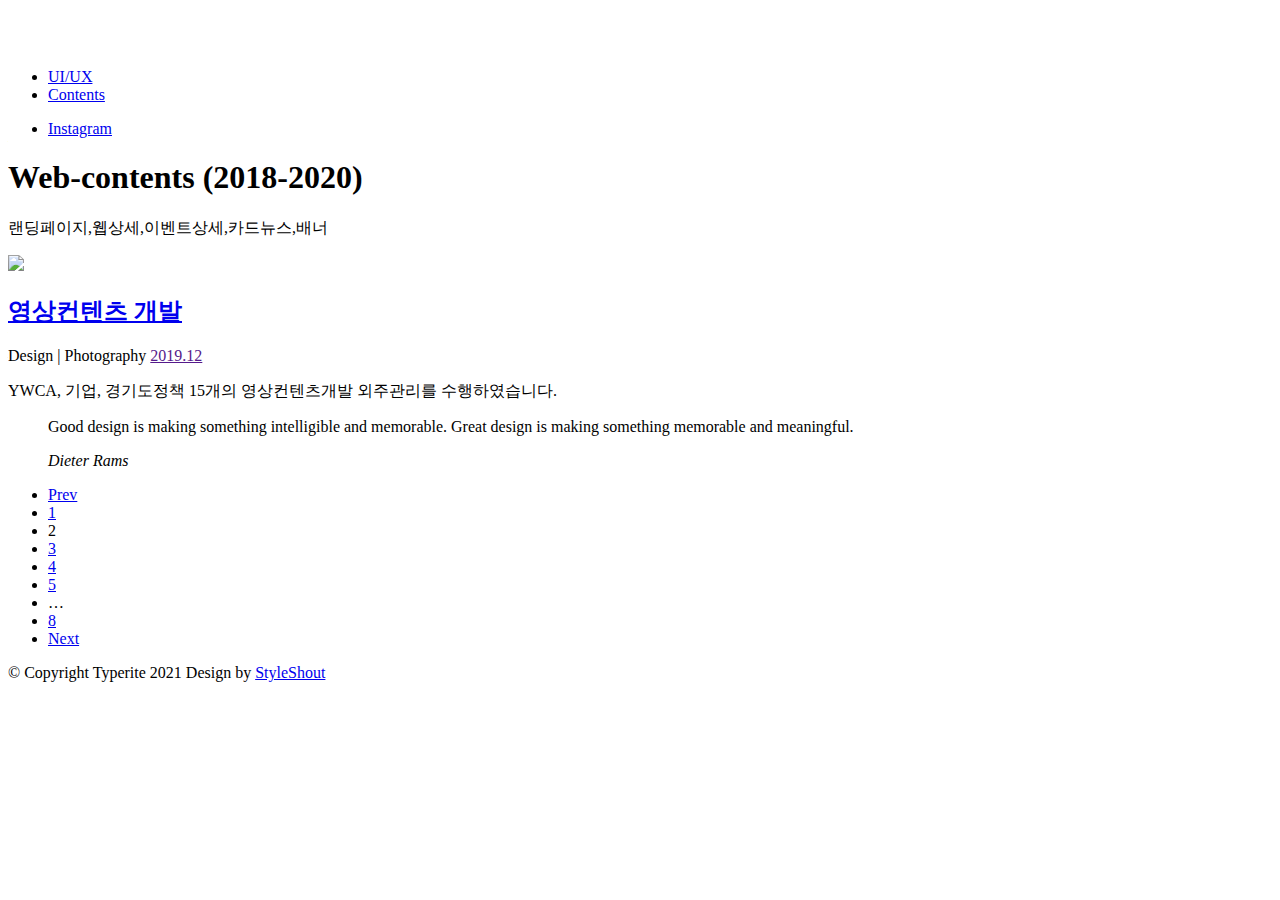
==== yoonproject2/page-contents.html @ f3fcdb11 "Add files via upload" ====
<!DOCTYPE html>
<html class="no-js" lang="ko">
<head>

    <!--- basic page needs
    ================================================== -->
    <meta charset="utf-8">
    <title>Categories - category-web-contents</title>
    <meta name="description" content="yoonproject">
    <meta name="author" content="yoonproject">

    <!-- mobile specific metas
    ================================================== -->
    <meta name="viewport" content="width=device-width, initial-scale=1">

    <!-- CSS
    ================================================== -->
    <link rel="stylesheet" href="css/base.css">
    <link rel="stylesheet" href="css/vendor.css">
    <link rel="stylesheet" href="css/main.css">

    <!-- script
    ================================================== -->
    <script src="js/modernizr.js"></script>

    <!-- favicons
    ================================================== -->
    <link rel="apple-touch-icon" sizes="180x180" href="apple-touch-icon.png">
    <link rel="icon" type="image/png" sizes="32x32" href="favicon-32x32.png">
    <link rel="icon" type="image/png" sizes="16x16" href="favicon-16x16.png">
    <link rel="manifest" href="site.webmanifest">

</head>

<body>

    <!-- preloader
    ================================================== -->
    <div id="preloader">
        <div id="loader" class="dots-fade">
            <div></div>
            <div></div>
            <div></div>
        </div>
    </div>

    <div id="top" class="s-wrap site-wrapper">

        <!-- site header
        ================================================== -->
        <header class="s-header">

            <div class="header__top">
                <div class="header__logo">
                    <a class="site-logo" href="../index.html">
                        <img src="../assets/logoheizenbug.svg" alt="main">
                    </a>
                </div>

 <!-- -->
            </div> <!-- end header__top -->

            <nav class="header__nav-wrap">

                <ul class="header__nav">
                    <li class="current"><a href="./project.html" title="">UI/UX</a></li>
                    <li class="current"><a href="page-contents.html" title="">Contents</a></li>                  
                </ul> <!-- end header__nav -->

                <ul class="header__social">
                    <li class="ss-instagram">
                        <a href="https://www.instagram.com/junghwa4688/">
                            <span class="screen-reader-text">Instagram</span>
                        </a>
                    </li>
                </ul>
            </nav> <!-- end header__nav-wrap -->

        </header> <!-- end s-header -->

        <div class="s-content">

            <header class="listing-header">
                <h1 class="h2">Web-contents (2018-2020)</h1>
                <p>랜딩페이지,웹상세,이벤트상세,카드뉴스,배너</p>
            </header>
            
            <div class="masonry-wrap">
                <div class="masonry">

                    <div class="grid-sizer"></div>    
                    <article class="masonry__brick entry format-standard animate-this">
                            
                        <div class="entry__thumb">
                            <a href="single_13b.html" class="entry__thumb-link">
                                <img src="assets/images/13b/13bthumb.png" >
                                <!--
                                        srcset="images/thumbs/masonry/woodcraft-600.jpg 1x, images/thumbs/masonry/woodcraft-1200.jpg 2x" alt="">-->
                            </a>
                        </div>
        
                        <div class="entry__text">
                            <div class="entry__header">
    
                                <h2 class="entry__title"><a href="single_13b.html">영상컨텐츠 개발</a></h2>
                                <div class="entry__meta">
                                    <span class="entry__meta-cat">
                                        Design | Photography 
                                    </span>
                                    <span class="entry__meta-date">
                                        <a href="">2019.12</a>
                                    </span>
                                </div>
                                
                            </div>
                            <div class="entry__excerpt">
                                <p>YWCA, 기업, 경기도정책 15개의 영상컨텐츠개발 외주관리를 수행하였습니다.
                                </p>
                            </div>
                        </div>
        
                    </article> <!-- end article -->
    
                    <article class="masonry__brick entry format-quote animate-this">
                            
                        <div class="entry__thumb">
                            <blockquote>
                                <p>Good design is making something intelligible and memorable. Great design is making something memorable and meaningful.</p>
    
                                <cite>Dieter Rams</cite>
                            </blockquote>
                        </div>   
        
                    </article> <!-- end article -->
    
                </div> <!-- end masonry -->

            </div> <!-- end masonry-wrap -->

            <div class="row">
                <div class="column large-full">
                    <nav class="pgn">
                        <ul>
                            <li><a class="pgn__prev" href="#0">Prev</a></li>
                            <li><a class="pgn__num" href="#0">1</a></li>
                            <li><span class="pgn__num current">2</span></li>
                            <li><a class="pgn__num" href="#0">3</a></li>
                            <li><a class="pgn__num" href="#0">4</a></li>
                            <li><a class="pgn__num" href="#0">5</a></li>
                            <li><span class="pgn__num dots">…</span></li>
                            <li><a class="pgn__num" href="#0">8</a></li>
                            <li><a class="pgn__next" href="#0">Next</a></li>
                        </ul>
                    </nav>
                </div>
            </div>

        </div> <!-- end s-content -->


        <!-- footer
        ================================================== -->
        <footer class="s-footer">
            <div class="row">
                <div class="column large-full footer__content">
                    <div class="footer__copyright">
                        <span>© Copyright Typerite 2021</span> 
                        <span>Design by <a href="https://www.styleshout.com/">StyleShout</a></span>
                    </div>
                </div>
            </div>

            <div class="go-top">
                <a class="smoothscroll" title="Back to Top" href="#top"></a>
            </div>
        </footer>

    </div> <!-- end s-wrap -->


    <!-- Java Script
    ================================================== -->
    <script src="js/jquery-3.2.1.min.js"></script>
    <script src="js/plugins.js"></script>
    <script src="js/main.js"></script>

</body>
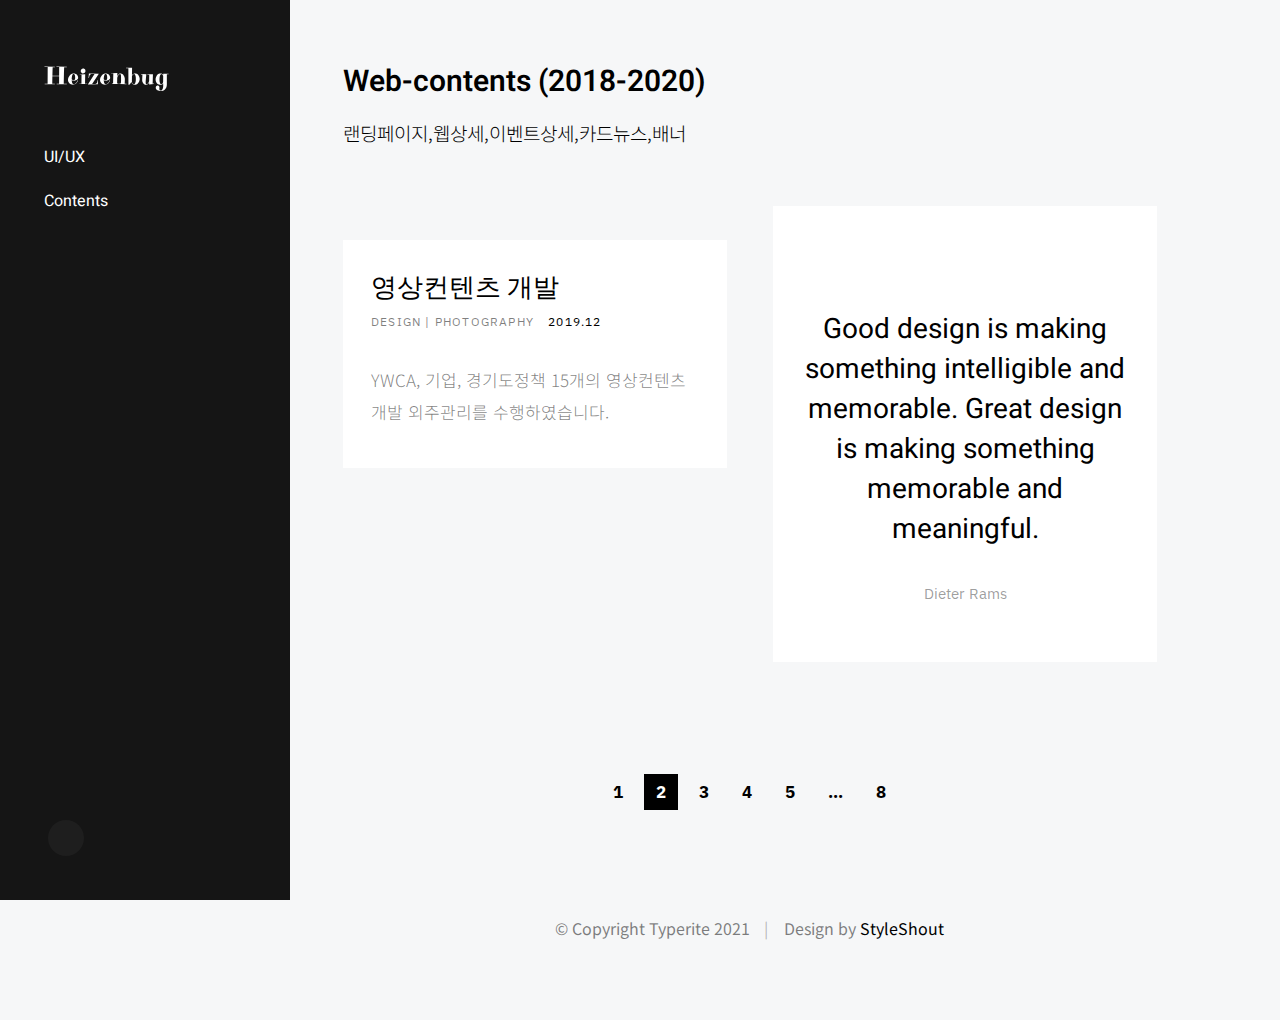
==== commit 6769f0a9: "Update page-contents.html" ====
--- a/yoonproject2/page-contents.html
+++ b/yoonproject2/page-contents.html
@@ -93,9 +93,7 @@
                             
                         <div class="entry__thumb">
                             <a href="single_13b.html" class="entry__thumb-link">
-                                <img src="assets/images/13b/13bthumb.png" >
-                                <!--
-                                        srcset="images/thumbs/masonry/woodcraft-600.jpg 1x, images/thumbs/masonry/woodcraft-1200.jpg 2x" alt="">-->
+                                <img src="assets/images/13bthumb.png" alt="">
                             </a>
                         </div>
         
@@ -184,4 +182,4 @@
     <script src="js/plugins.js"></script>
     <script src="js/main.js"></script>
 
-</body>+</body>
--- a/yoonproject2/css/base.css
+++ b/yoonproject2/css/base.css
@@ -0,0 +1,1301 @@
+/* =================================================================== 
+ *
+ *  Typewrite Base Stylesheet
+ *  Template Ver. 1.0.0
+ *  05-17-2019
+ *  ------------------------------------------------------------------
+ *
+ *  TOC:
+ *  # imports
+ *  # normalize 
+ *  # basic/base setup styles 
+ *  # Grid v2.0.1
+ *  # block grids
+ *  # MISC
+ *
+ * =================================================================== */
+
+
+
+/* ===================================================================
+ * # imports 
+ *
+ * ------------------------------------------------------------------- */
+@import url("https://fonts.googleapis.com/css?family=Heebo:300,400,500,600,700|Lora:400,400i,700,700i|IBM+Plex+Sans:300,400,400i,600,700,900");
+@import url('https://fonts.googleapis.com/css2?family=Noto+Sans+KR:wght@100;300;400;500;700;900&display=swap');
+
+/* ==========================================================================
+ * # normalize
+ * normalize.css v8.0.1 | MIT License |
+ * github.com/necolas/normalize.css
+ *
+ * -------------------------------------------------------------------------- */
+
+/* ------------------------------------------------------------------- 
+ * ## document
+ * ------------------------------------------------------------------- */
+
+/* 1. Correct the line height in all browsers.
+ * 2. Prevent adjustments of font size after orientation changes in iOS.*/
+html {
+  line-height: 1.15;  /* 1 */
+  -webkit-text-size-adjust: 100%;  /* 2 */
+}
+
+/* ------------------------------------------------------------------- 
+ * ## sections
+ * ------------------------------------------------------------------- */
+
+/* Remove the margin in all browsers. */
+body {
+  margin: 0;
+}
+
+/* Render the `main` element consistently in IE. */
+main {
+  display: block;
+}
+
+/* Correct the font size and margin on `h1` elements within `section` and
+ * `article` contexts in Chrome, Firefox, and Safari. */
+h1 {
+  font-size: 2em;
+  margin: 0.67em 0;
+}
+
+/* ------------------------------------------------------------------- 
+ * ## grouping
+ * ------------------------------------------------------------------- */
+
+/* 1. Add the correct box sizing in Firefox.
+ * 2. Show the overflow in Edge and IE. */
+hr {
+  box-sizing: content-box;  /* 1 */
+  height: 0;  /* 1 */
+  overflow: visible;  /* 2 */
+}
+
+/* 1. Correct the inheritance and scaling of font size in all browsers.
+ * 2. Correct the odd `em` font sizing in all browsers. */
+pre {
+  font-family: monospace, monospace;  /* 1 */
+  font-size: 1em;  /* 2 */
+}
+
+/* ------------------------------------------------------------------- 
+ * ## text-level semantics
+ * ------------------------------------------------------------------- */
+
+/* Remove the gray background on active links in IE 10. */
+a {
+  background-color: transparent;
+}
+
+/* 1. Remove the bottom border in Chrome 57-
+ * 2. Add the correct text decoration in Chrome, Edge, IE, Opera, and Safari. */
+abbr[title] {
+  border-bottom: none;  /* 1 */
+  text-decoration: underline;  /* 2 */
+  text-decoration: underline dotted;  /* 2 */
+}
+
+/* Add the correct font weight in Chrome, Edge, and Safari. */
+b,
+strong {
+  font-weight: bolder;
+}
+
+/* 1. Correct the inheritance and scaling of font size in all browsers.
+ * 2. Correct the odd `em` font sizing in all browsers. */
+code,
+kbd,
+samp {
+  font-family: monospace, monospace;  /* 1 */
+  font-size: 1em;  /* 2 */
+}
+
+/* Add the correct font size in all browsers. */
+small {
+  font-size: 80%;
+}
+
+/* Prevent `sub` and `sup` elements from affecting the line height in
+ * all browsers. */
+sub,
+sup {
+  font-size: 75%;
+  line-height: 0;
+  position: relative;
+  vertical-align: baseline;
+}
+
+sub {
+  bottom: -0.25em;
+}
+
+sup {
+  top: -0.5em;
+}
+
+/* ------------------------------------------------------------------- 
+ * ## embedded content
+ * ------------------------------------------------------------------- */
+
+/* Remove the border on images inside links in IE 10. */
+img {
+  border-style: none;
+}
+
+/* ------------------------------------------------------------------- 
+ * ## forms
+ * ------------------------------------------------------------------- */
+
+/* 1. Change the font styles in all browsers.
+ * 2. Remove the margin in Firefox and Safari. */
+button,
+input,
+optgroup,
+select,
+textarea {
+  font-family: inherit;  /* 1 */
+  font-size: 100%;  /* 1 */
+  line-height: 1.15;  /* 1 */
+  margin: 0;  /* 2 */
+}
+
+/* Show the overflow in IE.
+ * 1. Show the overflow in Edge. */
+button,
+input {
+
+  /* 1 */
+  overflow: visible;
+}
+
+/* Remove the inheritance of text transform in Edge, Firefox, and IE.
+ * 1. Remove the inheritance of text transform in Firefox. */
+button,
+select {
+
+  /* 1 */
+  text-transform: none;
+}
+
+/* Correct the inability to style clickable types in iOS and Safari. */
+button,
+[type="button"],
+[type="reset"],
+[type="submit"] {
+  -webkit-appearance: button;
+}
+
+/* Remove the inner border and padding in Firefox. */
+button::-moz-focus-inner,
+[type="button"]::-moz-focus-inner,
+[type="reset"]::-moz-focus-inner,
+[type="submit"]::-moz-focus-inner {
+  border-style: none;
+  padding: 0;
+}
+
+/* Restore the focus styles unset by the previous rule. */
+button:-moz-focusring,
+[type="button"]:-moz-focusring,
+[type="reset"]:-moz-focusring,
+[type="submit"]:-moz-focusring {
+  outline: 1px dotted ButtonText;
+}
+
+/* Correct the padding in Firefox. */
+fieldset {
+  padding: 0.35em 0.75em 0.625em;
+}
+
+/* 1. Correct the text wrapping in Edge and IE.
+ * 2. Correct the color inheritance from `fieldset` elements in IE.
+ * 3. Remove the padding so developers are not caught out when they zero out
+ *    `fieldset` elements in all browsers. */
+legend {
+  box-sizing: border-box;  /* 1 */
+  color: inherit;  /* 2 */
+  display: table;  /* 1 */
+  max-width: 100%;  /* 1 */
+  padding: 0;  /* 3 */
+  white-space: normal;  /* 1 */
+}
+
+/* Add the correct vertical alignment in Chrome, Firefox, and Opera. */
+progress {
+  vertical-align: baseline;
+}
+
+/* Remove the default vertical scrollbar in IE 10+. */
+textarea {
+  overflow: auto;
+}
+
+/* 1. Add the correct box sizing in IE 10.
+ * 2. Remove the padding in IE 10. */
+[type="checkbox"],
+[type="radio"] {
+  box-sizing: border-box;  /* 1 */
+  padding: 0;  /* 2 */
+}
+
+/* Correct the cursor style of increment and decrement buttons in Chrome. */
+[type="number"]::-webkit-inner-spin-button,
+[type="number"]::-webkit-outer-spin-button {
+  height: auto;
+}
+
+/* 1. Correct the odd appearance in Chrome and Safari.
+ * 2. Correct the outline style in Safari. */
+[type="search"] {
+  -webkit-appearance: textfield;  /* 1 */
+  outline-offset: -2px;  /* 2 */
+}
+
+/* Remove the inner padding in Chrome and Safari on macOS. */
+[type="search"]::-webkit-search-decoration {
+  -webkit-appearance: none;
+}
+
+/* 1. Correct the inability to style clickable types in iOS and Safari.
+ * 2. Change font properties to `inherit` in Safari. */
+::-webkit-file-upload-button {
+  -webkit-appearance: button;  /* 1 */
+  font: inherit;  /* 2 */
+}
+
+/* ------------------------------------------------------------------- 
+ * ## interactive
+ * ------------------------------------------------------------------- */
+
+/* Add the correct display in Edge, IE 10+, and Firefox. */
+details {
+  display: block;
+}
+
+/* Add the correct display in all browsers. */
+summary {
+  display: list-item;
+}
+
+/* ------------------------------------------------------------------- 
+ * ## misc
+ * ------------------------------------------------------------------- */
+
+/* Add the correct display in IE 10+. */
+template {
+  display: none;
+}
+
+/* Add the correct display in IE 10. */
+[hidden] {
+  display: none;
+}
+
+
+/* ===================================================================
+ * # basic/base setup styles
+ *
+ * ------------------------------------------------------------------- */
+html {
+  font-size: 62.5%;
+  box-sizing: border-box;
+}
+
+*,
+*::before,
+*::after {
+  box-sizing: inherit;
+}
+
+body {
+  font-weight: normal;
+  line-height: 1;
+  word-wrap: break-word;
+  -moz-font-smoothing: grayscale;
+  -moz-osx-font-smoothing: grayscale;
+  -webkit-font-smoothing: antialiased;
+  -webkit-overflow-scrolling: touch;
+  -webkit-text-size-adjust: none;
+}
+
+/* ------------------------------------------------------------------- 
+ * ## Media
+ * ------------------------------------------------------------------- */
+svg,
+img,
+video embed,
+iframe,
+object {
+  max-width: 100%;
+  height: auto;
+}
+
+/* ------------------------------------------------------------------- 
+ * ## Typography resets 
+ * ------------------------------------------------------------------- */
+div, dl, dt, dd, ul, ol, li, h1, h2, h3, h4, h5, h6, pre, form, p, blockquote, th, td {
+  margin: 0;
+  padding: 0;
+}
+
+p {
+  font-size: inherit;
+  font-weight: 300;
+  text-rendering: optimizeLegibility;
+}
+
+em,
+i {
+  font-style: italic;
+  line-height: inherit;
+}
+
+strong,
+b {
+  font-weight: bold;
+  line-height: inherit;
+}
+
+small {
+  font-size: 60%;
+  line-height: inherit;
+}
+
+ol,
+ul {
+  list-style: none;
+}
+
+li {
+  display: block;
+}
+
+/* ------------------------------------------------------------------- 
+ * ## links
+ * ------------------------------------------------------------------- */
+a {
+  text-decoration: none;
+  line-height: inherit;
+}
+
+a img {
+  border: none;
+}
+
+/* ------------------------------------------------------------------- 
+ * ## inputs
+ * ------------------------------------------------------------------- */
+fieldset {
+  margin: 0;
+  padding: 0;
+}
+
+input[type="email"],
+input[type="number"],
+input[type="search"],
+input[type="text"],
+input[type="tel"],
+input[type="url"],
+input[type="password"],
+textarea {
+  -webkit-appearance: none;
+  -moz-appearance: none;
+  appearance: none;
+}
+
+
+/* ===================================================================
+ * # Grid v2.0.1
+ *
+ *   -----------------------------------------------------------------
+ * - Grid breakpoints are based on MAXIMUM WIDTH media queries, 
+ *   meaning they apply to that one breakpoint and ALL THOSE BELOW IT.
+ * - Grid columns without a specified width will automatically layout 
+ *   as equal width columns.
+ * ------------------------------------------------------------------- */
+
+/* rows
+ * ------------------------------------- */
+.row {
+  width: 89%;
+  max-width: 1200px;
+  margin: 0 auto;
+  display: -ms-flexbox;
+  display: -webkit-flex;
+  display: flex;
+  -webkit-flex-flow: row wrap;
+  -ms-flex-flow: row wrap;
+  flex-flow: row wrap;
+}
+
+.row .row {
+  width: auto;
+  max-width: none;
+  margin-left: -20px;
+  margin-right: -20px;
+}
+
+/* columns
+ * -------------------------------------- */
+.column {
+  -webkit-flex: 1 1 0%;
+  -ms-flex: 1 1 0%;
+  flex: 1 1 0%;
+  padding: 0 20px;
+}
+
+.collapse > .column,
+.column.collapse {
+  padding: 0;
+}
+
+/* flex row containers utility classes
+ * ----------------------------------------- */
+.row.row-wrap {
+  -webkit-flex-wrap: wrap;
+  -ms-flex-wrap: wrap;
+  flex-wrap: wrap;
+}
+
+.row.row-nowrap {
+  -webkit-flex-wrap: nowrap;
+  -ms-flex-wrap: none;
+  flex-wrap: nowrap;
+}
+
+.row.row-top {
+  -webkit-align-items: flex-start;
+  -ms-flex-align: start;
+  align-items: flex-start;
+}
+
+.row.row-bottom {
+  -webkit-align-items: flex-end;
+  -ms-flex-align: end;
+  align-items: flex-end;
+}
+
+.row.row-center {
+  -webkit-align-items: center;
+  -ms-flex-align: center;
+  align-items: center;
+}
+
+.row.row-stretch {
+  -webkit-align-items: stretch;
+  -ms-flex-align: stretch;
+  align-items: stretch;
+}
+
+.row.row-baseline {
+  -webkit-align-items: baseline;
+  -ms-flex-align: baseline;
+  align-items: baseline;
+}
+
+/* flex item utility alignment classes
+ * ----------------------------------------- */
+.align-center {
+  margin: auto;
+  -webkit-align-self: center;
+  -ms-flex-item-align: center;
+  align-self: center;
+}
+
+.align-left {
+  margin-right: auto;
+  -webkit-align-self: center;
+  -ms-flex-item-align: center;
+  align-self: center;
+}
+
+.align-right {
+  margin-left: auto;
+  -webkit-align-self: center;
+  -ms-flex-item-align: center;
+  align-self: center;
+}
+
+.align-x-center {
+  margin-right: auto;
+  margin-left: auto;
+}
+
+.align-x-left {
+  margin-right: auto;
+}
+
+.align-x-right {
+  margin-left: auto;
+}
+
+.align-y-center {
+  -webkit-align-self: center;
+  -ms-flex-item-align: center;
+  align-self: center;
+}
+
+.align-y-top {
+  -webkit-align-self: flex-start;
+  -ms-flex-item-align: start;
+  align-self: flex-start;
+}
+
+.align-y-bottom {
+  -webkit-align-self: flex-end;
+  -ms-flex-item-align: end;
+  align-self: flex-end;
+}
+
+/* large screen column widths 
+ * -------------------------------------- */
+.large-1 {
+  -webkit-flex: 0 0 8.33333%;
+  -ms-flex: 0 0 8.33333%;
+  flex: 0 0 8.33333%;
+  max-width: 8.33333%;
+}
+
+.large-2 {
+  -webkit-flex: 0 0 16.66667%;
+  -ms-flex: 0 0 16.66667%;
+  flex: 0 0 16.66667%;
+  max-width: 16.66667%;
+}
+
+.large-3 {
+  -webkit-flex: 0 0 25%;
+  -ms-flex: 0 0 25%;
+  flex: 0 0 25%;
+  max-width: 25%;
+}
+
+.large-4 {
+  -webkit-flex: 0 0 33.33333%;
+  -ms-flex: 0 0 33.33333%;
+  flex: 0 0 33.33333%;
+  max-width: 33.33333%;
+}
+
+.large-5 {
+  -webkit-flex: 0 0 41.66667%;
+  -ms-flex: 0 0 41.66667%;
+  flex: 0 0 41.66667%;
+  max-width: 41.66667%;
+}
+
+.large-6,
+.large-half {
+  -webkit-flex: 0 0 50%;
+  -ms-flex: 0 0 50%;
+  flex: 0 0 50%;
+  max-width: 50%;
+}
+
+.large-7 {
+  -webkit-flex: 0 0 58.33333%;
+  -ms-flex: 0 0 58.33333%;
+  flex: 0 0 58.33333%;
+  max-width: 58.33333%;
+}
+
+.large-8 {
+  -webkit-flex: 0 0 66.66667%;
+  -ms-flex: 0 0 66.66667%;
+  flex: 0 0 66.66667%;
+  max-width: 66.66667%;
+}
+
+.large-9 {
+  -webkit-flex: 0 0 75%;
+  -ms-flex: 0 0 75%;
+  flex: 0 0 75%;
+  max-width: 75%;
+}
+
+.large-10 {
+  -webkit-flex: 0 0 83.33333%;
+  -ms-flex: 0 0 83.33333%;
+  flex: 0 0 83.33333%;
+  max-width: 83.33333%;
+}
+
+.large-11 {
+  -webkit-flex: 0 0 91.66667%;
+  -ms-flex: 0 0 91.66667%;
+  flex: 0 0 91.66667%;
+  max-width: 91.66667%;
+}
+
+.large-12,
+.large-full {
+  -webkit-flex: 0 0 100%;
+  -ms-flex: 0 0 100%;
+  flex: 0 0 100%;
+  max-width: 100%;
+}
+
+/* ------------------------------------------------------------------- 
+ * ## medium screen devices
+ * ------------------------------------------------------------------- */
+@media screen and (max-width:1200px) {
+  .row .row {
+    margin-left: -16px;
+    margin-right: -16px;
+  }
+
+  .column {
+    padding: 0 16px;
+  }
+
+  .medium-1 {
+    -webkit-flex: 0 0 8.33333%;
+    -ms-flex: 0 0 8.33333%;
+    flex: 0 0 8.33333%;
+    max-width: 8.33333%;
+  }
+
+  .medium-2 {
+    -webkit-flex: 0 0 16.66667%;
+    -ms-flex: 0 0 16.66667%;
+    flex: 0 0 16.66667%;
+    max-width: 16.66667%;
+  }
+
+  .medium-3 {
+    -webkit-flex: 0 0 25%;
+    -ms-flex: 0 0 25%;
+    flex: 0 0 25%;
+    max-width: 25%;
+  }
+
+  .medium-4 {
+    -webkit-flex: 0 0 33.33333%;
+    -ms-flex: 0 0 33.33333%;
+    flex: 0 0 33.33333%;
+    max-width: 33.33333%;
+  }
+
+  .medium-5 {
+    -webkit-flex: 0 0 41.66667%;
+    -ms-flex: 0 0 41.66667%;
+    flex: 0 0 41.66667%;
+    max-width: 41.66667%;
+  }
+
+  .medium-6,
+  .medium-half {
+    -webkit-flex: 0 0 50%;
+    -ms-flex: 0 0 50%;
+    flex: 0 0 50%;
+    max-width: 50%;
+  }
+
+  .medium-7 {
+    -webkit-flex: 0 0 58.33333%;
+    -ms-flex: 0 0 58.33333%;
+    flex: 0 0 58.33333%;
+    max-width: 58.33333%;
+  }
+
+  .medium-8 {
+    -webkit-flex: 0 0 66.66667%;
+    -ms-flex: 0 0 66.66667%;
+    flex: 0 0 66.66667%;
+    max-width: 66.66667%;
+  }
+
+  .medium-9 {
+    -webkit-flex: 0 0 75%;
+    -ms-flex: 0 0 75%;
+    flex: 0 0 75%;
+    max-width: 75%;
+  }
+
+  .medium-10 {
+    -webkit-flex: 0 0 83.33333%;
+    -ms-flex: 0 0 83.33333%;
+    flex: 0 0 83.33333%;
+    max-width: 83.33333%;
+  }
+
+  .medium-11 {
+    -webkit-flex: 0 0 91.66667%;
+    -ms-flex: 0 0 91.66667%;
+    flex: 0 0 91.66667%;
+    max-width: 91.66667%;
+  }
+
+  .medium-12,
+  .medium-full {
+    -webkit-flex: 0 0 100%;
+    -ms-flex: 0 0 100%;
+    flex: 0 0 100%;
+    max-width: 100%;
+  }
+
+}
+
+/* ------------------------------------------------------------------- 
+ * ## tablets
+ * ------------------------------------------------------------------- */
+@media screen and (max-width:800px) {
+  .tab-1 {
+    -webkit-flex: 0 0 8.33333%;
+    -ms-flex: 0 0 8.33333%;
+    flex: 0 0 8.33333%;
+    max-width: 8.33333%;
+  }
+
+  .tab-2 {
+    -webkit-flex: 0 0 16.66667%;
+    -ms-flex: 0 0 16.66667%;
+    flex: 0 0 16.66667%;
+    max-width: 16.66667%;
+  }
+
+  .tab-3 {
+    -webkit-flex: 0 0 25%;
+    -ms-flex: 0 0 25%;
+    flex: 0 0 25%;
+    max-width: 25%;
+  }
+
+  .tab-4 {
+    -webkit-flex: 0 0 33.33333%;
+    -ms-flex: 0 0 33.33333%;
+    flex: 0 0 33.33333%;
+    max-width: 33.33333%;
+  }
+
+  .tab-5 {
+    -webkit-flex: 0 0 41.66667%;
+    -ms-flex: 0 0 41.66667%;
+    flex: 0 0 41.66667%;
+    max-width: 41.66667%;
+  }
+
+  .tab-6,
+  .tab-half {
+    -webkit-flex: 0 0 50%;
+    -ms-flex: 0 0 50%;
+    flex: 0 0 50%;
+    max-width: 50%;
+  }
+
+  .tab-7 {
+    -webkit-flex: 0 0 58.33333%;
+    -ms-flex: 0 0 58.33333%;
+    flex: 0 0 58.33333%;
+    max-width: 58.33333%;
+  }
+
+  .tab-8 {
+    -webkit-flex: 0 0 66.66667%;
+    -ms-flex: 0 0 66.66667%;
+    flex: 0 0 66.66667%;
+    max-width: 66.66667%;
+  }
+
+  .tab-9 {
+    -webkit-flex: 0 0 75%;
+    -ms-flex: 0 0 75%;
+    flex: 0 0 75%;
+    max-width: 75%;
+  }
+
+  .tab-10 {
+    -webkit-flex: 0 0 83.33333%;
+    -ms-flex: 0 0 83.33333%;
+    flex: 0 0 83.33333%;
+    max-width: 83.33333%;
+  }
+
+  .tab-11 {
+    -webkit-flex: 0 0 91.66667%;
+    -ms-flex: 0 0 91.66667%;
+    flex: 0 0 91.66667%;
+    max-width: 91.66667%;
+  }
+
+  .tab-12,
+  .tab-full {
+    -webkit-flex: 0 0 100%;
+    -ms-flex: 0 0 100%;
+    flex: 0 0 100%;
+    max-width: 100%;
+  }
+
+  .hide-on-tablet {
+    display: none;
+  }
+
+}
+
+/* ------------------------------------------------------------------- 
+ * ## mobile devices 
+ * ------------------------------------------------------------------- */
+@media screen and (max-width:600px) {
+  .row {
+    width: 100%;
+    padding-left: 25px;
+    padding-right: 25px;
+  }
+
+  .row .row {
+    margin-left: -10px;
+    margin-right: -10px;
+    padding-left: 0;
+    padding-right: 0;
+  }
+
+  .column {
+    padding: 0 10px;
+  }
+
+  .mob-1 {
+    -webkit-flex: 0 0 8.33333%;
+    -ms-flex: 0 0 8.33333%;
+    flex: 0 0 8.33333%;
+    max-width: 8.33333%;
+  }
+
+  .mob-2 {
+    -webkit-flex: 0 0 16.66667%;
+    -ms-flex: 0 0 16.66667%;
+    flex: 0 0 16.66667%;
+    max-width: 16.66667%;
+  }
+
+  .mob-3 {
+    -webkit-flex: 0 0 25%;
+    -ms-flex: 0 0 25%;
+    flex: 0 0 25%;
+    max-width: 25%;
+  }
+
+  .mob-4 {
+    -webkit-flex: 0 0 33.33333%;
+    -ms-flex: 0 0 33.33333%;
+    flex: 0 0 33.33333%;
+    max-width: 33.33333%;
+  }
+
+  .mob-5 {
+    -webkit-flex: 0 0 41.66667%;
+    -ms-flex: 0 0 41.66667%;
+    flex: 0 0 41.66667%;
+    max-width: 41.66667%;
+  }
+
+  .mob-6,
+  .mob-half {
+    -webkit-flex: 0 0 50%;
+    -ms-flex: 0 0 50%;
+    flex: 0 0 50%;
+    max-width: 50%;
+  }
+
+  .mob-7 {
+    -webkit-flex: 0 0 58.33333%;
+    -ms-flex: 0 0 58.33333%;
+    flex: 0 0 58.33333%;
+    max-width: 58.33333%;
+  }
+
+  .mob-8 {
+    -webkit-flex: 0 0 66.66667%;
+    -ms-flex: 0 0 66.66667%;
+    flex: 0 0 66.66667%;
+    max-width: 66.66667%;
+  }
+
+  .mob-9 {
+    -webkit-flex: 0 0 75%;
+    -ms-flex: 0 0 75%;
+    flex: 0 0 75%;
+    max-width: 75%;
+  }
+
+  .mob-10 {
+    -webkit-flex: 0 0 83.33333%;
+    -ms-flex: 0 0 83.33333%;
+    flex: 0 0 83.33333%;
+    max-width: 83.33333%;
+  }
+
+  .mob-11 {
+    -webkit-flex: 0 0 91.66667%;
+    -ms-flex: 0 0 91.66667%;
+    flex: 0 0 91.66667%;
+    max-width: 91.66667%;
+  }
+
+  .mob-12,
+  .mob-full {
+    -webkit-flex: 0 0 100%;
+    -ms-flex: 0 0 100%;
+    flex: 0 0 100%;
+    max-width: 100%;
+  }
+
+  .hide-on-mobile {
+    display: none;
+  }
+
+}
+
+/* ------------------------------------------------------------------- 
+ * ## small mobile devices <= 400px
+ * ------------------------------------------------------------------- */
+@media screen and (max-width:400px) {
+  .row {
+    padding-left: 22px;
+    padding-right: 22px;
+  }
+
+  .row .row {
+    margin-left: 0;
+    margin-right: 0;
+  }
+
+  .column {
+    -webkit-flex: 0 0 100%;
+    -ms-flex: 0 0 100%;
+    flex: 0 0 100%;
+    max-width: 100%;
+    width: 100%;
+    margin-left: 0;
+    margin-right: 0;
+    padding: 0;
+  }
+
+}
+
+
+
+/* ===================================================================
+ * # block grids
+ *
+ * -------------------------------------------------------------------
+ * Equally-sized columns define at parent/row level.
+ * ------------------------------------------------------------------- */
+.block-large-1-8 > .column {
+  -webkit-flex: 0 0 12.5%;
+  -ms-flex: 0 0 12.5%;
+  flex: 0 0 12.5%;
+  max-width: 12.5%;
+}
+
+.block-large-1-6 > .column {
+  -webkit-flex: 0 0 16.66667%;
+  -ms-flex: 0 0 16.66667%;
+  flex: 0 0 16.66667%;
+  max-width: 16.66667%;
+}
+
+.block-large-1-5 > .column {
+  -webkit-flex: 0 0 20%;
+  -ms-flex: 0 0 20%;
+  flex: 0 0 20%;
+  max-width: 20%;
+}
+
+.block-large-1-4 > .column {
+  -webkit-flex: 0 0 25%;
+  -ms-flex: 0 0 25%;
+  flex: 0 0 25%;
+  max-width: 25%;
+}
+
+.block-large-1-3 > .column {
+  -webkit-flex: 0 0 33.33333%;
+  -ms-flex: 0 0 33.33333%;
+  flex: 0 0 33.33333%;
+  max-width: 33.33333%;
+}
+
+.block-large-1-2 > .column {
+  -webkit-flex: 0 0 50%;
+  -ms-flex: 0 0 50%;
+  flex: 0 0 50%;
+  max-width: 50%;
+  
+}
+/*정화*/
+.column > img {
+box-shadow: 0px 0px 15px 1px rgba(0, 0, 0, 0.2);
+}
+
+.block-large-full > .column {
+  -webkit-flex: 0 0 100%;
+  -ms-flex: 0 0 100%;
+  flex: 0 0 100%;
+  max-width: 100%;
+}
+
+/* ------------------------------------------------------------------- 
+ * ## block grids - medium screen devices
+ * ------------------------------------------------------------------- */
+@media screen and (max-width:1200px) {
+  .block-medium-1-8 > .column {
+    -webkit-flex: 0 0 12.5%;
+    -ms-flex: 0 0 12.5%;
+    flex: 0 0 12.5%;
+    max-width: 12.5%;
+  }
+
+  .block-medium-1-6 > .column {
+    -webkit-flex: 0 0 16.66667%;
+    -ms-flex: 0 0 16.66667%;
+    flex: 0 0 16.66667%;
+    max-width: 16.66667%;
+  }
+
+  .block-medium-1-5 > .column {
+    -webkit-flex: 0 0 20%;
+    -ms-flex: 0 0 20%;
+    flex: 0 0 20%;
+    max-width: 20%;
+  }
+
+  .block-medium-1-4 > .column {
+    -webkit-flex: 0 0 25%;
+    -ms-flex: 0 0 25%;
+    flex: 0 0 25%;
+    max-width: 25%;
+  }
+
+  .block-medium-1-3 > .column {
+    -webkit-flex: 0 0 33.33333%;
+    -ms-flex: 0 0 33.33333%;
+    flex: 0 0 33.33333%;
+    max-width: 33.33333%;
+  }
+
+  .block-medium-1-2 > .column {
+    -webkit-flex: 0 0 50%;
+    -ms-flex: 0 0 50%;
+    flex: 0 0 50%;
+    max-width: 50%;
+  }
+
+  .block-medium-full > .column {
+    -webkit-flex: 0 0 100%;
+    -ms-flex: 0 0 100%;
+    flex: 0 0 100%;
+    max-width: 100%;
+  }
+
+}
+
+/* ------------------------------------------------------------------- 
+ * ## block grids - tablets
+ * ------------------------------------------------------------------- */
+@media screen and (max-width:800px) {
+  .block-tab-1-8 > .column {
+    -webkit-flex: 0 0 12.5%;
+    -ms-flex: 0 0 12.5%;
+    flex: 0 0 12.5%;
+    max-width: 12.5%;
+  }
+
+  .block-tab-1-6 > .column {
+    -webkit-flex: 0 0 16.66667%;
+    -ms-flex: 0 0 16.66667%;
+    flex: 0 0 16.66667%;
+    max-width: 16.66667%;
+  }
+
+  .block-tab-1-5 > .column {
+    -webkit-flex: 0 0 20%;
+    -ms-flex: 0 0 20%;
+    flex: 0 0 20%;
+    max-width: 20%;
+  }
+
+  .block-tab-1-4 > .column {
+    -webkit-flex: 0 0 25%;
+    -ms-flex: 0 0 25%;
+    flex: 0 0 25%;
+    max-width: 25%;
+  }
+
+  .block-tab-1-3 > .column {
+    -webkit-flex: 0 0 33.33333%;
+    -ms-flex: 0 0 33.33333%;
+    flex: 0 0 33.33333%;
+    max-width: 33.33333%;
+  }
+
+  .block-tab-1-2 > .column {
+    -webkit-flex: 0 0 50%;
+    -ms-flex: 0 0 50%;
+    flex: 0 0 50%;
+    max-width: 50%;
+  }
+
+  .block-tab-full > .column {
+    -webkit-flex: 0 0 100%;
+    -ms-flex: 0 0 100%;
+    flex: 0 0 100%;
+    max-width: 100%;
+  }
+
+}
+
+/* ------------------------------------------------------------------- 
+ * ## block grids - mobile devices
+ * ------------------------------------------------------------------- */
+@media screen and (max-width:600px) {
+  .block-mob-1-8 > .column {
+    -webkit-flex: 0 0 12.5%;
+    -ms-flex: 0 0 12.5%;
+    flex: 0 0 12.5%;
+    max-width: 12.5%;
+  }
+
+  .block-mob-1-6 > .column {
+    -webkit-flex: 0 0 16.66667%;
+    -ms-flex: 0 0 16.66667%;
+    flex: 0 0 16.66667%;
+    max-width: 16.66667%;
+  }
+
+  .block-mob-1-5 > .column {
+    -webkit-flex: 0 0 20%;
+    -ms-flex: 0 0 20%;
+    flex: 0 0 20%;
+    max-width: 20%;
+  }
+
+  .block-mob-1-4 > .column {
+    -webkit-flex: 0 0 25%;
+    -ms-flex: 0 0 25%;
+    flex: 0 0 25%;
+    max-width: 25%;
+  }
+
+  .block-mob-1-3 > .column {
+    -webkit-flex: 0 0 33.33333%;
+    -ms-flex: 0 0 33.33333%;
+    flex: 0 0 33.33333%;
+    max-width: 33.33333%;
+  }
+
+  .block-mob-1-2 > .column {
+    -webkit-flex: 0 0 50%;
+    -ms-flex: 0 0 50%;
+    flex: 0 0 50%;
+    max-width: 50%;
+  }
+
+  .block-mob-full > .column {
+    -webkit-flex: 0 0 100%;
+    -ms-flex: 0 0 100%;
+    flex: 0 0 100%;
+    max-width: 100%;
+  }
+
+}
+
+/* ------------------------------------------------------------------- 
+ * ## block grids - small mobile devices <= 400px
+ * ------------------------------------------------------------------- */
+@media screen and (max-width:400px) {
+  .stack > .column {
+    -webkit-flex: 0 0 100%;
+    -ms-flex: 0 0 100%;
+    flex: 0 0 100%;
+    max-width: 100%;
+    width: 100%;
+    margin-left: 0;
+    margin-right: 0;
+    padding: 0;
+  }
+
+}
+
+
+
+/* ===================================================================
+ * # MISC
+ *
+ * ------------------------------------------------------------------- */
+.group:after {
+  content: "";
+  display: table;
+  clear: both;
+}
+
+/* misc helper classes
+ * -------------------------------------- */
+.is-hidden {
+  display: none;
+}
+
+.is-invisible {
+  visibility: hidden;
+}
+
+.antialiased {
+  -webkit-font-smoothing: antialiased;
+  -moz-osx-font-smoothing: grayscale;
+}
+
+.overflow-hidden {
+  overflow: hidden;
+}
+
+.remove-bottom {
+  margin-bottom: 0;
+}
+
+.add-half-bottom {
+  margin-bottom: 1.6rem !important;
+}
+
+.add-bottom {
+  margin-bottom: 3.2rem !important;
+}
+
+.no-border {
+  border: none;
+}
+
+.full-width {
+  width: 100%;
+}
+
+.text-center {
+  text-align: center;
+}
+
+.text-left {
+  text-align: left;
+}
+
+.text-right {
+  text-align: right;
+}
+
+.pull-left {
+  float: left;
+}
+
+.pull-right {
+  float: right;
+}
+
+.dlist {
+  font-size: 0.9em;
+  padding: 1rem;
+  height: 100%;
+  width: 100%;
+  background-color: #f2f2f2;
+}
+/*# sourceMappingURL=base.css.map */
--- a/yoonproject2/css/vendor.css
+++ b/yoonproject2/css/vendor.css
@@ -0,0 +1,531 @@
+/* =================================================================== 
+ *
+ *  Typerite Vendor/Third Party CSS
+ *  Template Ver. 1.0.0 
+ *  05-20-2019
+ *  ------------------------------------------------------------------
+ *
+ *  TOC:
+ *  # Slick Slider
+ *  # lity
+ *  # PrettyPrint GitHub Theme 
+ *
+ * =================================================================== */
+
+
+/* ===================================================================
+ * # Slick Slider
+ * http://kenwheeler.github.io/slick/
+ * ------------------------------------------------------------------- */
+
+/* Slider */
+.slick-slider {
+  position: relative;
+  display: block;
+  box-sizing: border-box;
+  -webkit-touch-callout: none;
+  -webkit-user-select: none;
+  -khtml-user-select: none;
+  -moz-user-select: none;
+  -ms-user-select: none;
+  user-select: none;
+  -ms-touch-action: pan-y;
+  touch-action: pan-y;
+  -webkit-tap-highlight-color: transparent;
+}
+
+.slick-list {
+  position: relative;
+  overflow: hidden;
+  display: block;
+  margin: 0;
+  padding: 0;
+}
+
+.slick-list:focus {
+  outline: none;
+}
+
+.slick-list.dragging {
+  cursor: pointer;
+  cursor: hand;
+}
+
+.slick-slider .slick-track,
+.slick-slider .slick-list {
+  -webkit-transform: translate3d(0, 0, 0);
+  -moz-transform: translate3d(0, 0, 0);
+  -ms-transform: translate3d(0, 0, 0);
+  -o-transform: translate3d(0, 0, 0);
+  transform: translate3d(0, 0, 0);
+}
+
+.slick-track {
+  position: relative;
+  left: 0;
+  top: 0;
+  display: block;
+  margin-left: auto;
+  margin-right: auto;
+}
+
+.slick-track:before,
+.slick-track:after {
+  content: "";
+  display: table;
+}
+
+.slick-track:after {
+  clear: both;
+}
+
+.slick-loading .slick-track {
+  visibility: hidden;
+}
+
+.slick-slide {
+  float: left;
+  height: 100%;
+  min-height: 1px;
+  display: none;
+}
+
+[dir="rtl"] .slick-slide {
+  float: right;
+}
+
+.slick-slide img {
+  display: block;
+}
+
+.slick-slide.slick-loading img {
+  display: none;
+}
+
+.slick-slide.dragging img {
+  pointer-events: none;
+}
+
+.slick-initialized .slick-slide {
+  display: block;
+}
+
+.slick-loading .slick-slide {
+  visibility: hidden;
+}
+
+.slick-vertical .slick-slide {
+  display: block;
+  height: auto;
+  border: 1px solid transparent;
+}
+
+.slick-arrow.slick-hidden {
+  display: none;
+}
+
+
+
+/* ===================================================================
+ * # lity - v1.6.6 - 2016-04-22
+ *   http://sorgalla.com/lity/
+ *   Copyright (c) 2016 Jan Sorgalla; Licensed MIT 
+ * ------------------------------------------------------------------- */
+.lity {
+  z-index: 9990;
+  position: fixed;
+  top: 0;
+  right: 0;
+  bottom: 0;
+  left: 0;
+  white-space: nowrap;
+  background: #000000;
+  background: rgba(0, 0, 0, 0.9);
+  outline: none !important;
+  opacity: 0;
+  -webkit-transition: opacity 0.3s ease;
+  -o-transition: opacity 0.3s ease;
+  transition: opacity 0.3s ease;
+}
+
+.lity.lity-opened {
+  opacity: 1;
+}
+
+.lity.lity-closed {
+  opacity: 0;
+}
+
+.lity * {
+  -webkit-box-sizing: border-box;
+  -moz-box-sizing: border-box;
+  box-sizing: border-box;
+}
+
+.lity-wrap {
+  z-index: 9990;
+  position: fixed;
+  top: 0;
+  right: 0;
+  bottom: 0;
+  left: 0;
+  text-align: center;
+  outline: none !important;
+}
+
+.lity-wrap:before {
+  content: "";
+  display: inline-block;
+  height: 100%;
+  vertical-align: middle;
+  margin-right: -0.25em;
+}
+
+.lity-loader {
+  z-index: 9991;
+  color: #333;
+  position: absolute;
+  top: 50%;
+  margin-top: -0.8em;
+  width: 100%;
+  text-align: center;
+  font-size: 14px;
+  font-family: Arial, Helvetica, sans-serif;
+  opacity: 0;
+  -webkit-transition: opacity 0.3s ease;
+  -o-transition: opacity 0.3s ease;
+  transition: opacity 0.3s ease;
+}
+
+.lity-loading .lity-loader {
+  opacity: 1;
+}
+
+.lity-container {
+  z-index: 9992;
+  position: relative;
+  text-align: left;
+  vertical-align: middle;
+  display: inline-block;
+  white-space: normal;
+  max-width: 100%;
+  max-height: 100%;
+  outline: none !important;
+}
+
+.lity-content {
+  z-index: 9993;
+  width: 100%;
+  -webkit-transform: scale(1);
+  -ms-transform: scale(1);
+  -o-transform: scale(1);
+  transform: scale(1);
+  -webkit-transition: -webkit-transform 0.3s ease;
+  -o-transition: -o-transform 0.3s ease;
+  transition: transform 0.3s ease;
+}
+
+.lity-loading .lity-content,
+.lity-closed .lity-content {
+  -webkit-transform: scale(0.8);
+  -ms-transform: scale(0.8);
+  -o-transform: scale(0.8);
+  transform: scale(0.8);
+}
+
+.lity-content:after {
+  content: "";
+  position: absolute;
+  left: 0;
+  top: 0;
+  bottom: 0;
+  display: block;
+  right: 0;
+  width: auto;
+  height: auto;
+  z-index: -1;
+}
+
+.lity-close {
+  z-index: 9994;
+  width: 42px;
+  height: 42px;
+  position: fixed;
+  text-align: center !important;
+  right: 20px;
+  top: 20px;
+  -webkit-appearance: none;
+  cursor: pointer;
+  text-decoration: none;
+  text-align: center;
+  padding: 0;
+  margin: 0;
+  color: white;
+  font-style: normal;
+  font-size: 30px;
+  font-family: Arial, sans-serif;
+  line-height: 42px;
+  border: 0;
+  background: transparent;
+  outline: none;
+  -webkit-box-shadow: none;
+  box-shadow: none;
+  font: 0/0 a;
+  text-shadow: none;
+  color: transparent;
+  border-radius: 50%;
+}
+
+.lity-close::before,
+.lity-close::after {
+  display: block;
+  content: "";
+  height: 20px;
+  width: 2px;
+  background-color: white;
+  position: absolute;
+  top: 11px;
+  left: 20px;
+}
+
+.lity-close::before {
+  -webkit-transform: rotate(-45deg);
+  transform: rotate(-45deg);
+}
+
+.lity-close::after {
+  -webkit-transform: rotate(45deg);
+  transform: rotate(45deg);
+}
+
+.lity-close::-moz-focus-inner {
+  border: 0;
+  padding: 0;
+}
+
+.lity-close:hover,
+.lity-close:focus,
+.lity-close:active,
+.lity-close:visited {
+  text-decoration: none;
+  text-align: center;
+  padding: 0;
+  color: #fff;
+  font-style: normal;
+  font-size: 30px;
+  font-family: Arial, sans-serif;
+  line-height: 36px;
+  border: 0;
+  background: transparent;
+  outline: none;
+  -webkit-box-shadow: none;
+  box-shadow: none;
+  font: 0/0 a;
+  text-shadow: none;
+  color: transparent;
+}
+
+.lity-close:hover::before,
+.lity-close:hover::after,
+.lity-close:focus::before,
+.lity-close:focus::after,
+.lity-close:active::before,
+.lity-close:active::after,
+.lity-close:visited::before,
+.lity-close:visited::after {
+  background-color: #33998a;
+}
+
+/* Image */
+.lity-image img {
+  max-width: 100%;
+  display: block;
+  line-height: 0;
+  border: 0;
+}
+
+/* iFrame */
+.lity-iframe .lity-container {
+  width: 100%;
+  max-width: 964px;
+}
+
+.lity-iframe-container {
+  width: 100%;
+  height: 0;
+  padding-top: 56.25%;
+  overflow: auto;
+  pointer-events: auto;
+  -webkit-transform: translateZ(0);
+  transform: translateZ(0);
+  -webkit-overflow-scrolling: touch;
+}
+
+.lity-iframe-container iframe {
+  position: absolute;
+  display: block;
+  top: 0;
+  left: 0;
+  width: 100%;
+  height: 100%;
+  background: #000;
+}
+
+.lity-hide {
+  display: none;
+}
+
+
+
+/* ===================================================================
+ * # PrettyPrint GitHub Theme 
+ *   
+ * ------------------------------------------------------------------- */
+.prettyprint {
+  background: #efefef;
+  font-family: Menlo, "Bitstream Vera Sans Mono", "DejaVu Sans Mono", Monaco, Consolas, monospace;
+  font-size: 13px;
+  line-height: 1.538;
+  border: none;
+}
+
+.pln {
+  color: #333333;
+}
+
+@media screen {
+  .str {
+    color: #dd1144;
+  }
+
+  .kwd {
+    color: #333333;
+  }
+
+  .com {
+    color: #999988;
+  }
+
+  .typ {
+    color: #445588;
+  }
+
+  .lit {
+    color: #445588;
+  }
+
+  .pun {
+    color: #333333;
+  }
+
+  .opn {
+    color: #333333;
+  }
+
+  .clo {
+    color: #333333;
+  }
+
+  .tag {
+    color: navy;
+  }
+
+  .atn {
+    color: teal;
+  }
+
+  .atv {
+    color: #dd1144;
+  }
+
+  .dec {
+    color: #333333;
+  }
+
+  .var {
+    color: teal;
+  }
+
+  .fun {
+    color: #990000;
+  }
+
+}
+
+@media print, projection {
+  .str {
+    color: #006600;
+  }
+
+  .kwd {
+    color: #006;
+    font-weight: bold;
+  }
+
+  .com {
+    color: #600;
+    font-style: italic;
+  }
+
+  .typ {
+    color: #404;
+    font-weight: bold;
+  }
+
+  .lit {
+    color: #004444;
+  }
+
+  .pun,
+  .opn,
+  .clo {
+    color: #444400;
+  }
+
+  .tag {
+    color: #006;
+    font-weight: bold;
+  }
+
+  .atn {
+    color: #440044;
+  }
+
+  .atv {
+    color: #006600;
+  }
+
+}
+
+/* Specify class=linenums on a pre to get line numbering */
+ol.linenums {
+  margin-top: 0;
+  margin-bottom: 0;
+}
+
+/* IE indents via margin-left */
+li.L0,
+li.L1,
+li.L2,
+li.L3,
+li.L4,
+li.L5,
+li.L6,
+li.L7,
+li.L8,
+li.L9 {
+
+  /* */
+}
+
+/* Alternate shading for lines */
+li.L1,
+li.L3,
+li.L5,
+li.L7,
+li.L9 {
+
+  /* */
+}
+
+/*# sourceMappingURL=vendor.css.map */
--- a/yoonproject2/css/main.css
+++ b/yoonproject2/css/main.css
@@ -0,0 +1,3679 @@
+/* =================================================================== 
+ *
+ *  Typerite Main Stylesheet
+ *  Template Ver. 1.0.0
+ *  05-17-2019
+ *  ------------------------------------------------------------------
+ *
+ *  TOC:
+ *  # base style overrides
+ *      ## links    
+ *  # typography & general theme styles
+ *      ## typography
+ *      ## Lists    
+ *      ## responsive video container
+ *      ## floated image
+ *      ## tables
+ *      ## Spacing
+ *  # preloader
+ *  # forms
+ *      ## Style Placeholder Text
+ *      ## Change Autocomplete styles in Chrome
+ *  # buttons
+ *  # additional components
+ *      ## additional typo styles
+ *      ## skillbars
+ *      ## alert box 
+ *      ## pagination 
+ *  # Common and Reusable Styles
+ *      ## animation stuff 
+ *      ## entry media
+ *      ## listing header
+ *      ## slick slider 
+ *      ## masonry entries 
+ *      ## post formats - masonry view
+ *  # site header
+ *      ## header logo
+ *      ## header main navigation
+ *      ## menu toggle
+ *      ## header social
+ *      ## header search trigger
+ *      ## header-search
+ *      ## close button for search 
+ *  # site content & footer 
+ *      ## content
+ *      ## footer
+ *      ## copyright
+ *      ## go to top
+ *  # blog styles and blog components
+ *      ## entry header meta
+ *      ## post tags
+ *      ## blog single page navigation
+ *      ## related articles
+ *      ## comments
+ *      ## format gallery
+ *
+ * =================================================================== */
+
+
+/* ===================================================================
+ * # base style overrides
+ *
+ * ------------------------------------------------------------------- */
+html {
+  font-size: 10px;
+}
+
+@media screen and (max-width:400px) {
+  html {
+    font-size: 9.210526315789474px;
+  }
+
+}
+
+html,
+body {
+  height: 100%;
+}
+
+body {
+  background: #f6f7f8;
+  font-family: 'Noto Sans KR', sans-serif;
+  font-size: 1.9rem;
+  font-style: normal;
+  font-weight: normal;
+  line-height: 1.789;
+  color: #000000;
+  margin: 0;
+  padding: 0;
+}
+
+body.nav-wrap-is-visible {
+  overflow: hidden;
+}
+
+body.ss-bg-white {
+  background: #ffffff;
+}
+
+/* ------------------------------------------------------------------- 
+ * ## links
+ * ------------------------------------------------------------------- */
+a {
+  color: #33998a;
+  transition: all 0.3s ease-in-out;
+}
+
+a:hover,
+a:focus,
+a:active {
+  color: #da5260;
+}
+
+a:hover,
+a:active {
+  outline: 0;
+}
+
+
+/* ===================================================================
+ * # typography & general theme styles
+ * 
+ * ------------------------------------------------------------------- */
+
+/* ------------------------------------------------------------------- 
+ * ## typography
+ * ------------------------------------------------------------------- */
+h1, h2, h3, h4, h5, h6, .h1, .h2, .h3, .h4, .h5, .h6 {
+  font-family: "Heebo", sans-serif;
+  font-weight: 600;
+  font-style: normal;
+  color: #000000;
+  font-variant-ligatures: common-ligatures;
+  text-rendering: optimizeLegibility;
+}
+
+h1, .h1, h2, .h2, h3, .h3, h4, .h4 {
+  margin-top: 6rem;
+  margin-bottom: 1.6rem;
+}
+
+@media screen and (max-width:600px) {
+  h1, .h1, h2, .h2, h3, .h3, h4, .h4 {
+    margin-top: 5.6rem;
+  }
+
+}
+
+h5, .h5, h6, .h6 {
+  margin-top: 4.8rem;
+  margin-bottom: 1.2rem;
+}
+
+@media screen and (max-width:600px) {
+  h5, .h5, h6, .h6 {
+    margin-top: 4.4rem;
+    margin-bottom: 0.8rem;
+  }
+
+}
+
+h1, .h1 {
+  font-size: 3.6rem;
+  line-height: 1.222;
+}
+
+@media screen and (max-width:600px) {
+  h1, .h1 {
+    font-size: 3.3rem;
+  }
+
+}
+
+h2, .h2 {
+  font-size: 3rem;
+  line-height: 1.2;
+}
+
+h3, .h3 {
+  font-size: 2.4rem;
+  line-height: 1.167;
+}
+
+h4, .h4 {
+  font-size: 2.1rem;
+  line-height: 1.333;
+}
+
+h5, .h5 {
+  font-size: 1.8rem;
+  line-height: 1.333;
+}
+
+h6, .h6 {
+  font-size: 1.6rem;
+  line-height: 1.5;
+  text-transform: uppercase;
+  letter-spacing: 0.16rem;
+}
+
+p img {
+  margin: 0;
+}
+
+p.lead {
+  font-family: 'Noto Sans KR', sans-serif;
+  font-weight: 300;
+  font-size: 2.4rem;
+  line-height: 1.833;
+  margin-bottom: 3.6rem;
+  color: #000000;
+}
+
+@media screen and (max-width:1200px) {
+  p.lead {
+    font-size: 2.2rem;
+  }
+
+}
+
+@media screen and (max-width:600px) {
+  p.lead {
+    font-size: 2.1rem;
+  }
+
+}
+
+em,
+i,
+strong,
+b {
+  font-size: inherit;
+  line-height: inherit;
+}
+
+em,
+i {
+  font-family: "IBM Plex Sans", sans-serif;
+  font-style: italic;
+}
+
+strong,
+b {
+  font-family: "IBM Plex Sans", sans-serif;
+  font-weight: 700;
+}
+
+small {
+  font-size: 1.2rem;
+  line-height: inherit;
+}
+
+blockquote {
+  margin: 4rem 0;
+  padding: 4rem 4rem;
+  border-left: 4px solid black;
+  position: relative;
+}
+
+@media screen and (max-width:600px) {
+  blockquote {
+    padding: 3.2rem 3.2rem;
+  }
+
+}
+
+@media screen and (max-width:400px) {
+  blockquote {
+    padding: 2.8rem 2.8rem;
+  }
+
+}
+
+blockquote p {
+  font-family: "Lora", serif;
+  font-weight: 400;
+  padding: 0;
+  font-size: 2.4rem;
+  line-height: 1.833;
+  color: #000000;
+}
+
+@media screen and (max-width:500px) {
+  blockquote p {
+    font-size: 2.2rem;
+  }
+
+}
+
+blockquote cite {
+  display: block;
+  font-family: "IBM Plex Sans", sans-serif;
+  font-size: 1.5rem;
+  font-style: normal;
+  line-height: 1.333;
+}
+
+blockquote cite:before {
+  content: "\2014 \0020";
+}
+
+blockquote cite,
+blockquote cite a,
+blockquote cite a:visited {
+  color: #7e7e7e;
+  border: none;
+}
+
+abbr {
+  font-family: "IBM Plex Sans", sans-serif;
+  font-weight: 700;
+  font-variant: small-caps;
+  text-transform: lowercase;
+  letter-spacing: 0.05rem;
+  color: #7e7e7e;
+}
+
+var,
+kbd,
+samp,
+code,
+pre {
+  font-family: Consolas, "Andale Mono", Courier, "Courier New", monospace;
+}
+
+pre {
+  padding: 2.4rem 3.2rem 3.2rem;
+  background: #efefef;
+  overflow-x: auto;
+}
+
+code {
+  font-size: 1.4rem;
+  margin: 0 0.2rem;
+  padding: 0.4rem 0.8rem;
+  white-space: nowrap;
+  background: #efefef;
+  border: 1px solid #d3d3d3;
+  color: #000000;
+  border-radius: 3px;
+}
+
+pre > code {
+  display: block;
+  white-space: pre;
+  line-height: 2;
+  padding: 0;
+  margin: 0;
+}
+
+pre.prettyprint > code {
+  border: none;
+}
+
+del {
+  text-decoration: line-through;
+}
+
+abbr[title],
+dfn[title] {
+  border-bottom: 1px dotted;
+  cursor: help;
+  text-decoration: none;
+}
+
+mark {
+  background: #fff099;
+  color: #000000;
+}
+
+hr {
+  border: solid #e0e0e0;
+  border-width: 1px 0 0;
+  clear: both;
+  margin: 2.4rem 0 1.6rem;
+  height: 0;
+}
+
+/* ------------------------------------------------------------------- 
+ * ## Lists
+ * ------------------------------------------------------------------- */
+ol {
+  list-style: decimal;
+}
+
+ul {
+  list-style: disc;
+}
+
+li {
+  display: list-item;
+  list-style: none;
+}
+
+ol, ul {
+  margin-left: 1.6rem;
+}
+
+ul li {
+  padding-left: 0.4rem;
+}
+
+ul ul,
+ul ol,
+ol ol,
+ol ul {
+  margin: 0.8rem 0 0.8rem 1.6rem;
+}
+
+ul.disc li {
+  display: list-item;
+  list-style: none;
+  padding: 0 0 0 0.8rem;
+  position: relative;
+}
+
+ul.disc li::before {
+  content: "";
+  display: inline-block;
+  width: 8px;
+  height: 8px;
+  border-radius: 50%;
+  background: #33998a;
+  position: absolute;
+  left: -16px;
+  top: 11px;
+  vertical-align: middle;
+}
+
+dt {
+  margin: 0;
+  color: #33998a;
+}
+
+dd {
+  margin: 0 0 0 2rem;
+}
+
+/* ------------------------------------------------------------------- 
+ * ## responsive video container
+ * ------------------------------------------------------------------- */
+.video-container {
+  position: relative;
+  padding-bottom: 56.25%;
+  height: 0;
+  overflow: hidden;
+}
+
+.video-container iframe,
+.video-container object,
+.video-container embed,
+.video-container video {
+  position: absolute;
+  top: 0;
+  left: 0;
+  width: 100%;
+  height: 100%;
+}
+
+/* ------------------------------------------------------------------- 
+ * ## floated image
+ * ------------------------------------------------------------------- */
+img.pull-right {
+  margin: 1.2rem 0 0 2.8rem;
+}
+
+img.pull-left {
+  margin: 1.2rem 2.8rem 0 0;
+}
+
+/* ------------------------------------------------------------------- 
+ * ## tables
+ * ------------------------------------------------------------------- */
+table {
+  border-width: 0;
+  width: 100%;
+  max-width: 100%;
+  font-family: "IBM Plex Sans", sans-serif;
+  border-collapse: collapse;
+}
+
+th,
+td {
+  padding: 1.5rem 3.2rem;
+  text-align: left;
+  border-bottom: 1px solid #e0e0e0;
+}
+
+th {
+  color: #000000;
+  font-family: "IBM Plex Sans", sans-serif;
+  font-weight: 700;
+}
+
+th:first-child,
+td:first-child {
+  padding-left: 0;
+}
+
+th:last-child,
+td:last-child {
+  padding-right: 0;
+}
+
+.table-responsive {
+  overflow-x: auto;
+  -webkit-overflow-scrolling: touch;
+}
+
+/* ------------------------------------------------------------------- 
+ * ## Spacing 
+ * ------------------------------------------------------------------- */
+button,
+.btn {
+  margin-bottom: 1.6rem;
+}
+
+fieldset {
+  margin-bottom: 1.6rem;
+}
+
+input,
+textarea,
+select,
+pre,
+blockquote,
+figure,
+table,
+p,
+ul,
+ol,
+dl,
+form,
+.video-container,
+.ss-custom-select {
+  margin-bottom: 3.2rem;
+}
+
+
+/* ===================================================================
+ * # preloader
+ *
+ * ------------------------------------------------------------------- */
+#preloader {
+  position: fixed;
+  top: 0;
+  left: 0;
+  right: 0;
+  bottom: 0;
+  background: #ffffff;
+  z-index: 500;
+  height: 100vh;
+  width: 100%;
+  overflow: hidden;
+}
+
+.no-js #preloader,
+.oldie #preloader {
+  display: none;
+}
+
+#loader {
+  position: absolute;
+  left: 50%;
+  top: 50%;
+  width: 6px;
+  height: 6px;
+  padding: 0;
+  display: inline-block;
+  -webkit-transform: translate3d(-50%, -50%, 0);
+  transform: translate3d(-50%, -50%, 0);
+}
+
+#loader > div {
+  content: "";
+  background: #000000;
+  width: 6px;
+  height: 6px;
+  position: absolute;
+  top: 0;
+  left: 0;
+  border-radius: 50%;
+}
+
+#loader > div:nth-of-type(1) {
+  left: 15px;
+}
+
+#loader > div:nth-of-type(3) {
+  left: -15px;
+}
+
+/* dots jump */
+.dots-jump > div {
+  -webkit-animation: dots-jump 1.2s infinite ease;
+  animation: dots-jump 1.2s infinite ease;
+  animation-delay: 0.2s;
+}
+
+.dots-jump > div:nth-of-type(1) {
+  animation-delay: 0.4s;
+}
+
+.dots-jump > div:nth-of-type(3) {
+  animation-delay: 0s;
+}
+
+@-webkit-keyframes dots-jump {
+  0% {
+    top: 0;
+  }
+
+  40% {
+    top: -6px;
+  }
+
+  80% {
+    top: 0;
+  }
+
+}
+
+@keyframes dots-jump {
+  0% {
+    top: 0;
+  }
+
+  40% {
+    top: -6px;
+  }
+
+  80% {
+    top: 0;
+  }
+
+}
+
+/* dots fade */
+.dots-fade > div {
+  -webkit-animation: dots-fade 1.6s infinite ease;
+  animation: dots-fade 1.6s infinite ease;
+  animation-delay: 0.4s;
+}
+
+.dots-fade > div:nth-of-type(1) {
+  animation-delay: 0.8s;
+}
+
+.dots-fade > div:nth-of-type(3) {
+  animation-delay: 0s;
+}
+
+@-webkit-keyframes dots-fade {
+  0% {
+    opacity: 1;
+  }
+
+  40% {
+    opacity: 0.2;
+  }
+
+  80% {
+    opacity: 1;
+  }
+
+}
+
+@keyframes dots-fade {
+  0% {
+    opacity: 1;
+  }
+
+  40% {
+    opacity: 0.2;
+  }
+
+  80% {
+    opacity: 1;
+  }
+
+}
+
+/* dots pulse */
+.dots-pulse > div {
+  -webkit-animation: dots-pulse 1.2s infinite ease;
+  animation: dots-pulse 1.2s infinite ease;
+  animation-delay: 0.2s;
+}
+
+.dots-pulse > div:nth-of-type(1) {
+  animation-delay: 0.4s;
+}
+
+.dots-pulse > div:nth-of-type(3) {
+  animation-delay: 0s;
+}
+
+@-webkit-keyframes dots-pulse {
+  0% {
+    -webkit-transform: scale(1);
+    transform: scale(1);
+  }
+
+  40% {
+    -webkit-transform: scale(1.1);
+    transform: scale(1.3);
+  }
+
+  80% {
+    -webkit-transform: scale(1);
+    transform: scale(1);
+  }
+
+}
+
+@keyframes dots-pulse {
+  0% {
+    -webkit-transform: scale(1);
+    transform: scale(1);
+  }
+
+  40% {
+    -webkit-transform: scale(1.1);
+    transform: scale(1.3);
+  }
+
+  80% {
+    -webkit-transform: scale(1);
+    transform: scale(1);
+  }
+
+}
+
+
+
+/* ===================================================================
+ * # forms 
+ *
+ * ------------------------------------------------------------------- */
+fieldset {
+  border: none;
+}
+
+input[type="email"],
+input[type="number"],
+input[type="search"],
+input[type="text"],
+input[type="tel"],
+input[type="url"],
+input[type="password"],
+textarea,
+select {
+  display: block;
+  height: 6.4rem;
+  padding: 1.6rem 0 1.5rem;
+  border: 0;
+  outline: none;
+  color: #000000;
+  font-family: "IBM Plex Sans", sans-serif;
+  font-size: 1.6rem;
+  line-height: 3.2rem;
+  max-width: 100%;
+  background: transparent;
+  border-bottom: 1px solid #c3c3c3;
+  transition: all 0.3s ease-in-out;
+}
+
+.ss-custom-select {
+  position: relative;
+  padding: 0;
+}
+
+.ss-custom-select select {
+  -webkit-appearance: none;
+  -moz-appearance: none;
+  appearance: none;
+  text-indent: 0.01px;
+  text-overflow: "";
+  margin: 0;
+  line-height: 3rem;
+  vertical-align: middle;
+}
+
+.ss-custom-select select option {
+  padding-left: 2rem;
+  padding-right: 2rem;
+}
+
+.ss-custom-select select::-ms-expand {
+  display: none;
+}
+
+.ss-custom-select::after {
+  border-bottom: 2px solid #000000;
+  border-right: 2px solid #000000;
+  content: "";
+  display: block;
+  height: 8px;
+  width: 8px;
+  margin-top: -7px;
+  pointer-events: none;
+  position: absolute;
+  right: 2.4rem;
+  top: 50%;
+  transition: all 0.15s ease-in-out;
+  -webkit-transform-origin: 66% 66%;
+  transform-origin: 66% 66%;
+  -webkit-transform: rotate(45deg);
+  transform: rotate(45deg);
+}
+
+textarea {
+  min-height: 25.6rem;
+}
+
+input[type="email"]:focus,
+input[type="number"]:focus,
+input[type="search"]:focus,
+input[type="text"]:focus,
+input[type="tel"]:focus,
+input[type="url"]:focus,
+input[type="password"]:focus,
+textarea:focus,
+select:focus {
+  color: #000000;
+  border-bottom: 1px solid #000000;
+}
+
+label,
+legend {
+  font-family: "Heebo", sans-serif;
+  font-weight: 700;
+  font-size: 1.4rem;
+  margin-bottom: 0.8rem;
+  line-height: 1.714;
+  color: #000000;
+  display: block;
+}
+
+input[type="checkbox"],
+input[type="radio"] {
+  display: inline;
+}
+
+label > .label-text {
+  display: inline-block;
+  margin-left: 1rem;
+  font-family: "IBM Plex Sans", sans-serif;
+  line-height: inherit;
+}
+
+label > input[type="checkbox"],
+label > input[type="radio"] {
+  margin: 0;
+  position: relative;
+  top: 0.2rem;
+}
+
+/* ------------------------------------------------------------------- 
+ * ## Style Placeholder Text
+ * ------------------------------------------------------------------- */
+::-webkit-input-placeholder {
+
+  /* WebKit, Blink, Edge */
+  color: #8c8c8c;
+}
+
+:-moz-placeholder {
+
+  /* Mozilla Firefox 4 to 18 */
+  color: #8c8c8c;
+  opacity: 1;
+}
+
+::-moz-placeholder {
+
+  /* Mozilla Firefox 19+ */
+  color: #8c8c8c;
+  opacity: 1;
+}
+
+:-ms-input-placeholder {
+
+  /* Internet Explorer 10-11 */
+  color: #8c8c8c;
+}
+
+::-ms-input-placeholder {
+
+  /* Microsoft Edge */
+  color: #8c8c8c;
+}
+
+::placeholder {
+
+  /* Most modern browsers support this now. */
+  color: #8c8c8c;
+}
+
+.placeholder {
+  color: #8c8c8c !important;
+}
+
+/* ------------------------------------------------------------------- 
+ * ## Change Autocomplete styles in Chrome
+ * ------------------------------------------------------------------- */
+input:-webkit-autofill,
+input:-webkit-autofill:hover,
+input:-webkit-autofill:focus input:-webkit-autofill,
+textarea:-webkit-autofill,
+textarea:-webkit-autofill:hover textarea:-webkit-autofill:focus,
+select:-webkit-autofill,
+select:-webkit-autofill:hover,
+select:-webkit-autofill:focus {
+  -webkit-text-fill-color: #33998a;
+  transition: background-color 5000s ease-in-out 0s;
+}
+
+
+
+/* ===================================================================
+ * # buttons
+ *
+ * ------------------------------------------------------------------- */
+.btn,
+button,
+input[type="submit"],
+input[type="reset"],
+input[type="button"] {
+  display: inline-block;
+  font-family: "Heebo", sans-serif;
+  font-weight: 600;
+  font-size: 1.3rem;
+  text-transform: uppercase;
+  letter-spacing: 0.5rem;
+  height: 6rem;
+  line-height: 5.6rem;
+  padding: 0 3.2rem;
+  margin: 0 0.4rem 1.6rem 0;
+  color: #000000;
+  text-decoration: none;
+  text-align: center;
+  white-space: nowrap;
+  cursor: pointer;
+  transition: all 0.3s ease-in-out;
+  -webkit-font-smoothing: antialiased;
+  -moz-osx-font-smoothing: grayscale;
+  background-color: #d3d3d3;
+  border: 0.2rem solid #d3d3d3;
+}
+
+.btn:hover,
+button:hover,
+input[type="submit"]:hover,
+input[type="reset"]:hover,
+input[type="button"]:hover,
+.btn:focus,
+button:focus,
+input[type="submit"]:focus,
+input[type="reset"]:focus,
+input[type="button"]:focus {
+  background-color: #c3c3c3;
+  border-color: #c3c3c3;
+  color: #000000;
+  outline: 0;
+}
+
+/* button primary
+ * ------------------------------------------------- */
+.btn.btn--primary,
+button.btn--primary,
+input[type="submit"].btn--primary,
+input[type="reset"].btn--primary,
+input[type="button"].btn--primary {
+  background: #000000;
+  border-color: #000000;
+  color: #ffffff;
+}
+
+.btn.btn--primary:hover,
+button.btn--primary:hover,
+input[type="submit"].btn--primary:hover,
+input[type="reset"].btn--primary:hover,
+input[type="button"].btn--primary:hover,
+.btn.btn--primary:focus,
+button.btn--primary:focus,
+input[type="submit"].btn--primary:focus,
+input[type="reset"].btn--primary:focus,
+input[type="button"].btn--primary:focus {
+  background: #33998a;
+  border-color: #33998a;
+}
+
+/* button modifiers
+ * ------------------------------------------------- */
+.btn.full-width,
+button.full-width {
+  width: 100%;
+  margin-right: 0;
+}
+
+.btn--medium,
+button.btn--medium {
+  height: 6.4rem !important;
+  line-height: 6rem !important;
+}
+
+.btn--large,
+button.btn--large {
+  height: 6.8rem !important;
+  line-height: 6.4rem !important;
+}
+
+.btn--stroke,
+button.btn--stroke {
+  background: transparent !important;
+  border: 0.2rem solid #000000;
+  color: #000000;
+}
+
+.btn--stroke:hover,
+button.btn--stroke:hover {
+  background: #000000 !important;
+  border: 0.2rem solid #000000;
+  color: #ffffff;
+}
+
+.btn--pill,
+button.btn--pill {
+  padding-left: 3.2rem !important;
+  padding-right: 3.2rem !important;
+  border-radius: 1000px !important;
+}
+
+button::-moz-focus-inner,
+input::-moz-focus-inner {
+  border: 0;
+  padding: 0;
+}
+
+
+
+/* =================================================================== 
+ * # additional components
+ *
+ * ------------------------------------------------------------------- */
+
+/* ------------------------------------------------------------------- 
+ * ## additional typo styles 
+ * ------------------------------------------------------------------- */
+
+/* drop cap 
+ * ----------------------------------------------- 
+.drop-cap:first-letter {
+  float: left;
+  margin: 0;
+  padding: 1.6rem 0.8rem 0 0;
+  font-family: 'Noto Sans KR', sans-serif;
+  font-weight: 400;
+  font-size: 5.6rem;
+  line-height: 4rem;
+  text-indent: 0;
+  background: transparent;
+  color: #000000;
+}
+*/
+.drop-cap{
+  text-align: center;
+}
+
+/* line definition style 
+ * ----------------------------------------------- */
+.lining dt,
+.lining dd {
+  display: inline;
+  margin: 0;
+}
+
+.lining dt + dt:before,
+.lining dd + dt:before {
+  content: "\A";
+  white-space: pre;
+}
+
+.lining dd + dd:before {
+  content: ", ";
+}
+
+.lining dd + dd:before {
+  content: ", ";
+}
+
+.lining dd:before {
+  content: ": ";
+  margin-left: -0.2em;
+}
+
+/* dictionary definition style 
+ * ----------------------------------------------- */
+.dictionary-style dt {
+  display: inline;
+  counter-reset: definitions;
+}
+
+.dictionary-style dt + dt:before {
+  content: ", ";
+  margin-left: -0.2em;
+}
+
+.dictionary-style dd {
+  display: block;
+  counter-increment: definitions;
+}
+
+.dictionary-style dd:before {
+  content: counter(definitions, decimal) ". ";
+}
+
+/** 
+ * Pull Quotes
+ * -----------
+ * markup:
+ *
+ * <aside class="pull-quote">
+ *    <blockquote>
+ *      <p></p>
+ *    </blockquote>
+ *  </aside>
+ *
+ * --------------------------------------------------------------------- */
+.pull-quote {
+  position: relative;
+  padding: 2.4rem 0;
+}
+
+.pull-quote blockquote {
+  background-color: #efefef;
+  border: none;
+  margin: 0;
+  padding-top: 9.6rem;
+  position: relative;
+}
+
+.pull-quote blockquote:before {
+  content: "";
+  display: block;
+  height: 3.2rem;
+  width: 3.2rem;
+  background-repeat: no-repeat;
+  background: center center;
+  background-size: contain;
+  background-image: url(../images/icons/icon-quote.svg);
+  position: absolute;
+  top: 4rem;
+  left: 4rem;
+}
+
+/** 
+ * Stats Tab
+ * ---------
+ * markup:
+ *
+ * <ul class="stats-tabs">
+ *    <li><a href="#">[value]<em>[name]</em></a></li>
+ *  </ul>
+ *
+ * Extend this object into your markup.
+ *
+ * --------------------------------------------------------------------- */
+.stats-tabs {
+  padding: 0;
+  margin: 3.2rem 0;
+}
+
+.stats-tabs li {
+  display: inline-block;
+  margin: 0 1.6rem 3.2rem 0;
+  padding: 0 1.5rem 0 0;
+  border-right: 1px solid #d3d3d3;
+}
+
+.stats-tabs li:last-child {
+  margin: 0;
+  padding: 0;
+  border: none;
+}
+
+.stats-tabs li a {
+  display: inline-block;
+  font-size: 2.5rem;
+  font-family: "Heebo", sans-serif;
+  font-weight: 700;
+  border: none;
+  color: #000000;
+}
+
+.stats-tabs li a:hover {
+  color: #33998a;
+}
+
+.stats-tabs li a em {
+  display: block;
+  margin: 0.8rem 0 0 0;
+  font-family: "IBM Plex Sans", sans-serif;
+  font-size: 1.5rem;
+  font-weight: normal;
+  font-style: normal;
+  color: #7e7e7e;
+}
+
+/* ------------------------------------------------------------------- 
+ * ## skillbars
+ * ------------------------------------------------------------------- */
+.skill-bars {
+  list-style: none;
+  margin: 6.8rem 0 3.2rem;
+}
+
+.skill-bars li {
+  height: 0.4rem;
+  background: #c3c3c3;
+  width: 100%;
+  margin-bottom: 6.8rem;
+  padding: 0;
+  position: relative;
+}
+
+.skill-bars li strong {
+  position: absolute;
+  left: 0;
+  top: -4rem;
+  font-family: "Heebo", sans-serif;
+  font-weight: 700;
+  color: #000000;
+  text-transform: uppercase;
+  letter-spacing: 0.2rem;
+  font-size: 1.4rem;
+  line-height: 2.4rem;
+}
+
+.skill-bars li .progress {
+  background: #000000;
+  position: relative;
+  height: 100%;
+}
+
+.skill-bars li .progress span {
+  position: absolute;
+  right: 0;
+  top: -3.6rem;
+  display: block;
+  font-family: "IBM Plex Sans", sans-serif;
+  color: #ffffff;
+  font-size: 1.1rem;
+  line-height: 1;
+  background: #000000;
+  padding: 0.8rem 0.8rem;
+  border-radius: 3px;
+}
+
+.skill-bars li .progress span::after {
+  position: absolute;
+  left: 50%;
+  bottom: -10px;
+  margin-left: -5px;
+  width: 0;
+  height: 0;
+  border: 5px solid transparent;
+  border-top-color: #000000;
+  content: "";
+}
+
+.skill-bars li .percent5 {
+  width: 5%;
+}
+
+.skill-bars li .percent10 {
+  width: 10%;
+}
+
+.skill-bars li .percent15 {
+  width: 15%;
+}
+
+.skill-bars li .percent20 {
+  width: 20%;
+}
+
+.skill-bars li .percent25 {
+  width: 25%;
+}
+
+.skill-bars li .percent30 {
+  width: 30%;
+}
+
+.skill-bars li .percent35 {
+  width: 35%;
+}
+
+.skill-bars li .percent40 {
+  width: 40%;
+}
+
+.skill-bars li .percent45 {
+  width: 45%;
+}
+
+.skill-bars li .percent50 {
+  width: 50%;
+}
+
+.skill-bars li .percent55 {
+  width: 55%;
+}
+
+.skill-bars li .percent60 {
+  width: 60%;
+}
+
+.skill-bars li .percent65 {
+  width: 65%;
+}
+
+.skill-bars li .percent70 {
+  width: 70%;
+}
+
+.skill-bars li .percent75 {
+  width: 75%;
+}
+
+.skill-bars li .percent80 {
+  width: 80%;
+}
+
+.skill-bars li .percent85 {
+  width: 85%;
+}
+
+.skill-bars li .percent90 {
+  width: 90%;
+}
+
+.skill-bars li .percent95 {
+  width: 95%;
+}
+
+.skill-bars li .percent100 {
+  width: 100%;
+}
+
+/* ------------------------------------------------------------------- 
+ * ## alert box 
+ * ------------------------------------------------------------------- */
+.alert-box {
+  padding: 2.4rem 4rem 2.4rem 3.2rem;
+  position: relative;
+  margin-bottom: 3.2rem;
+  border-radius: 3px;
+  font-family: "IBM Plex Sans", sans-serif;
+  font-weight: 600;
+  font-size: 1.5rem;
+  line-height: 1.6;
+}
+
+.alert-box__close {
+  position: absolute;
+  display: block;
+  right: 1.6rem;
+  top: 1.6rem;
+  cursor: pointer;
+  width: 12px;
+  height: 12px;
+}
+
+.alert-box__close::before,
+.alert-box__close::after {
+  content: "";
+  position: absolute;
+  display: inline-block;
+  width: 2px;
+  height: 12px;
+  top: 0;
+  left: 5px;
+}
+
+.alert-box__close::before {
+  -webkit-transform: rotate(45deg);
+  transform: rotate(45deg);
+}
+
+.alert-box__close::after {
+  -webkit-transform: rotate(-45deg);
+  transform: rotate(-45deg);
+}
+
+.alert-box--error {
+  background-color: #ffd1d2;
+  color: #dd4043;
+}
+
+.alert-box--error .alert-box__close::before,
+.alert-box--error .alert-box__close::after {
+  background-color: #dd4043;
+}
+
+.alert-box--success {
+  background-color: #c8e675;
+  color: #637533;
+}
+
+.alert-box--success .alert-box__close::before,
+.alert-box--success .alert-box__close::after {
+  background-color: #637533;
+}
+
+.alert-box--info {
+  background-color: #d5ebfb;
+  color: #387fb2;
+}
+
+.alert-box--info .alert-box__close::before,
+.alert-box--info .alert-box__close::after {
+  background-color: #387fb2;
+}
+
+.alert-box--notice {
+  background-color: #fff099;
+  color: #827217;
+}
+
+.alert-box--notice .alert-box__close::before,
+.alert-box--notice .alert-box__close::after {
+  background-color: #827217;
+}
+
+/* -------------------------------------------------------------------
+ * ## pagination 
+ * ------------------------------------------------------------------- */
+.pgn {
+  margin: 3.2rem auto 3.2rem;
+  text-align: center;
+}
+
+.pgn ul {
+  display: inline-block;
+  list-style: none;
+  margin-left: 0;
+  position: relative;
+  padding: 0 6rem;
+}
+
+.pgn ul li {
+  display: inline-block;
+  margin: 0;
+  padding: 0;
+}
+
+.pgn__num {
+  font-family: "IBM Plex Sans", sans-serif;
+  font-weight: 700;
+  font-size: 1.7rem;
+  line-height: 3.2rem;
+  display: inline-block;
+  padding: 0.2rem 1.2rem;
+  height: 3.6rem;
+  margin: 0.2rem 0.2rem;
+  color: #000000;
+  transition: all, 0.3s, ease-in-out;
+}
+
+.pgn__num:hover {
+  background: #d3d3d3;
+  color: #000000;
+}
+
+.pgn .current,
+.pgn .current:hover {
+  background-color: #000000;
+  color: white;
+}
+
+.pgn .inactive,
+.pgn .inactive:hover {
+  opacity: 0.4;
+  cursor: default;
+}
+
+.pgn__prev,
+.pgn__next {
+  display: block;
+  background-repeat: no-repeat;
+  background-size: 18px 9px;
+  background-position: center;
+  height: 3.6rem;
+  width: 4.8rem;
+  line-height: 2rem;
+  padding: 0;
+  margin: 0;
+  opacity: 1;
+  font: 0/0 a;
+  text-shadow: none;
+  color: transparent;
+  transition: all, 0.2s, ease-in-out;
+  position: absolute;
+  top: 50%;
+  -webkit-transform: translate3d(0, -50%, 0);
+  transform: translate3d(0, -50%, 0);
+}
+
+.pgn__prev:hover,
+.pgn__next:hover {
+  background-color: #d3d3d3;
+}
+
+.pgn__prev {
+  background-image: url("../images/icons/icon-arrow-left.svg");
+  left: 0;
+}
+
+.pgn__next {
+  background-image: url("../images/icons/icon-arrow-right.svg");
+  right: 0;
+}
+
+.pgn__prev.inactive,
+.pgn__next.inactive {
+  opacity: 0.4;
+  cursor: default;
+}
+
+.pgn__prev.inactive:hover,
+.pgn__next.inactive:hover {
+  background-color: transparent;
+}
+
+/* ------------------------------------------------------------------- 
+ * responsive:
+ * pagination
+ * ------------------------------------------------------------------- */
+@media screen and (max-width:600px) {
+  .pgn ul {
+    padding: 0 5.2rem;
+  }
+
+}
+
+
+
+/* ===================================================================
+ * # Common and Reusable Styles
+ *
+ * ------------------------------------------------------------------- */
+.wide {
+  max-width: 1400px;
+}
+
+.narrow {
+  max-width: 1000px;
+}
+
+.display-1 {
+  font-size: 5.6rem;
+  line-height: 1.143;
+  letter-spacing: -0.05rem;
+  margin-top: 0;
+  margin-bottom: 0.8rem;
+}
+
+/* ------------------------------------------------------------------- 
+ * ## animation stuff 
+ * ------------------------------------------------------------------- */
+.animate-this {
+  opacity: 0;
+  visibility: hidden;
+}
+
+.no-js .animate-this,
+.no-cssanimations .animate-this {
+  opacity: 1;
+  visibility: visible;
+}
+
+.animated {
+  -webkit-animation-duration: 1s;
+  animation-duration: 1s;
+  -webkit-animation-fill-mode: both;
+  animation-fill-mode: both;
+  -webkit-animation-name: fadeInUp;
+  animation-name: fadeInUp;
+}
+
+/* fade in */
+@-webkit-keyframes fadeInUp {
+  from {
+    opacity: 0;
+    visibility: hidden;
+    -webkit-transform: translate3d(0, 150%, 0);
+    transform: translate3d(0, 150%, 0);
+  }
+
+  to {
+    opacity: 1;
+    visibility: visible;
+    -webkit-transform: translate3d(0, 0, 0);
+    transform: translate3d(0, 0, 0);
+  }
+
+}
+
+@keyframes fadeInUp {
+  from {
+    opacity: 0;
+    visibility: hidden;
+    -webkit-transform: translate3d(0, 150%, 0);
+    transform: translate3d(0, 150%, 0);
+  }
+
+  to {
+    opacity: 1;
+    visibility: visible;
+    -webkit-transform: translate3d(0, 0, 0);
+    transform: translate3d(0, 0, 0);
+  }
+
+}
+
+/* -------------------------------------------------------------------
+ * ## entry media
+ * ------------------------------------------------------------------- */
+.media-wrap {
+  margin-bottom: 7.2rem;
+}
+
+.media-wrap img,
+.media-wrap .video-container {
+  vertical-align: bottom;
+  margin-top: 0 !important;
+  margin-bottom: 0 !important;
+}
+
+/* ------------------------------------------------------------------- 
+ * ## listing header
+ * ------------------------------------------------------------------- */
+.listing-header {
+  padding: 0 20px 2.4rem;
+}
+
+.listing-header h1 {
+  margin-top: 0;
+}
+
+/* ------------------------------------------------------------------- 
+ * ## slick slider 
+ * ------------------------------------------------------------------- */
+.slick-slider .slick-slide {
+  outline: none;
+}
+
+.slick-slider .slick-dots {
+  display: block;
+  list-style: none;
+  width: 100%;
+  padding: 0;
+  margin: 3rem 0 0 0;
+  text-align: center;
+  position: absolute;
+  top: 100%;
+  left: 0;
+}
+
+.slick-slider .slick-dots li {
+  display: inline-block;
+  width: 18px;
+  height: 18px;
+  margin: 0;
+  padding: 4px;
+  cursor: pointer;
+}
+
+.slick-slider .slick-dots li button {
+  display: block;
+  width: 10px;
+  height: 10px;
+  border-radius: 50%;
+  background: rgba(255, 255, 255, 0.6);
+  border: none;
+  line-height: 10px;
+  padding: 0;
+  margin: 0;
+  cursor: pointer;
+  font: 0/0 a;
+  text-shadow: none;
+  color: transparent;
+}
+
+.slick-slider .slick-dots li button:hover,
+.slick-slider .slick-dots li button:focus {
+  outline: none;
+}
+
+.slick-slider .slick-dots li.slick-active button,
+.slick-slider .slick-dots li:hover button {
+  background: #ffffff;
+}
+
+/* ------------------------------------------------------------------- 
+ * ## masonry entries 
+ * ------------------------------------------------------------------- */
+.masonry {
+  margin-bottom: 3.2rem;
+}
+
+.masonry:after {
+  content: "";
+  display: table;
+  clear: both;
+}
+
+.masonry .grid-sizer,
+.masonry__brick {
+  float: left;
+  width: 25%;
+}
+
+.masonry__brick {
+  padding: 0 20px;
+}
+
+.masonry .entry {
+  margin-bottom: 40px;
+  color: rgba(0, 0, 0, 0.5);
+}
+
+.masonry .entry__thumb {
+  position: relative;
+  overflow: hidden;
+}
+
+.masonry .entry__thumb-link img {
+  vertical-align: bottom;
+  transition: all 0.3s;
+}
+
+.masonry .entry__thumb-link::before {
+  content: "";
+  display: block;
+  background: rgba(21, 21, 21, 0.6);
+  opacity: 0;
+  visibility: hidden;
+  position: absolute;
+  top: 0;
+  left: 0;
+  width: 100%;
+  height: 100%;
+  transition: all 0.3s;
+  z-index: 1;
+}
+
+.masonry .entry__thumb-link::after {
+  content: "...";
+  font-family: georgia, serif;
+  font-size: 2.4rem;
+  z-index: 1;
+  display: block;
+  height: 88px;
+  width: 88px;
+  letter-spacing: -1px;
+  line-height: 88px;
+  margin-left: -44px;
+  margin-top: -44px;
+  position: absolute;
+  left: 50%;
+  top: 50%;
+  text-align: center;
+  color: #ffffff;
+  opacity: 0;
+  visibility: hidden;
+  transition: all 0.3s;
+  -webkit-transform: scale(0.5);
+  transform: scale(0.5);
+}
+
+.masonry .entry__thumb:hover .entry__thumb-link::before {
+  opacity: 1;
+  visibility: visible;
+}
+
+.masonry .entry__thumb:hover .entry__thumb-link::after {
+  opacity: 1;
+  visibility: visible;
+  -webkit-transform: scale(1);
+  transform: scale(1);
+}
+
+.masonry .entry__thumb:hover .entry__thumb-link img {
+  -webkit-transform: scale(1.05);
+  transform: scale(1.05);
+}
+
+.masonry .entry__text {
+  padding: 3.2rem 2.8rem 4rem;
+  background-color: #ffffff;
+}
+
+.masonry .entry__text p {
+  margin-bottom: 0;
+}
+
+.masonry .entry__title {
+  font-size: 2.6rem;
+  font-weight: 400;
+  line-height: 1.231;
+  margin-top: 0;
+  margin-bottom: 0.8rem;
+}
+
+.masonry .entry__title a {
+  color: #000000;
+}
+
+.masonry .entry__title a:hover,
+.masonry .entry__title a:focus {
+  color: #267367;
+}
+
+.masonry .entry__excerpt {
+  font-size: 1.7rem;
+  line-height: 1.882;
+}
+
+.masonry .entry__meta {
+  font-family: "IBM Plex Sans", sans-serif;
+  font-weight: 400;
+  font-size: 11.5px;
+  line-height: 2rem;
+  text-transform: uppercase;
+  letter-spacing: 1.2px;
+  margin-bottom: 3.2rem;
+}
+
+.masonry .entry__meta span {
+  margin-right: 10px;
+}
+
+.masonry .entry__meta span:last-child {
+  margin-right: 0;
+}
+
+.masonry .entry__meta a {
+  color: #000000;
+}
+
+.masonry .entry__meta a:hover,
+.masonry .entry__meta a:focus {
+  color: #33998a;
+}
+
+.masonry .entry__meta-cat a::after {
+  content: ", ";
+}
+
+.masonry .entry__meta-cat a:last-child::after {
+  display: none;
+}
+
+/* ------------------------------------------------------------------- 
+ *  ## post formats - masonry view
+ * ------------------------------------------------------------------- */
+
+/* format quote & format link
+ * --------------------------------------- */
+.format-quote,
+.format-link {
+  text-align: center;
+}
+
+.format-quote .entry__thumb,
+.format-link .entry__thumb {
+  display: -ms-flexbox;
+  display: -webkit-flex;
+  display: flex;
+  -ms-flex-pack: center;
+  -webkit-justify-content: center;
+  justify-content: center;
+  -webkit-align-items: center;
+  -ms-flex-align: center;
+  align-items: center;
+  background: #ffffff;
+  padding: 2.4rem 3rem 5.6rem;
+  min-height: 324px;
+  width: 100%;
+  position: relative;
+}
+
+.format-quote .entry__thumb::before,
+.format-link .entry__thumb::before {
+  content: "";
+  display: block;
+  height: 3.2rem;
+  width: 3.2rem;
+  background-position: center center;
+  background-repeat: no-repeat;
+  background-size: contain;
+  margin-bottom: 1.6rem;
+  position: absolute;
+  top: 4rem;
+  left: 50%;
+  -webkit-transform: translateX(-50%);
+  transform: translateX(-50%);
+}
+
+.format-quote blockquote::before {
+  display: none;
+}
+
+.format-quote blockquote,
+.format-link .link-wrap {
+  margin: 0;
+  padding: 0;
+  border: none;
+}
+
+.format-quote blockquote p,
+.format-link .link-wrap h2 {
+  font-family: "Heebo", sans-serif;
+  font-size: 2.8rem;
+  font-weight: 400;
+  line-height: 1.429;
+  color: #000000;
+  padding: 8rem 0 0 0;
+  margin-top: 0;
+  margin-bottom: 3.2rem;
+}
+
+.format-quote cite,
+.format-link cite {
+  display: block;
+  font-family: "IBM Plex Sans", sans-serif;
+  font-size: 1.5rem;
+  font-style: normal;
+  line-height: 1.6;
+  color: rgba(0, 0, 0, 0.4);
+}
+
+.format-quote cite::before,
+.format-link cite::before {
+  display: none;
+}
+
+.format-quote cite a,
+.format-quote cite a:visited {
+  color: rgba(0, 0, 0, 0.4);
+  border: none;
+}
+
+.format-quote .entry__thumb::before {
+  background-image: url(../images/icons/icon-quote.svg);
+}
+
+.format-link .entry__thumb::before {
+  background-image: url(../images/icons/icon-link.svg);
+}
+
+.format-link .link-wrap cite:before {
+  display: none;
+}
+
+.format-link .link-wrap cite a,
+.format-link .link-wrap cite a:visited {
+  color: rgba(0, 0, 0, 0.4);
+  display: inline-block;
+  padding-bottom: 0.3rem;
+}
+
+.format-link .link-wrap cite a:hover,
+.format-link .link-wrap cite a:focus {
+  color: #000000;
+  border-bottom: 1px solid rgba(0, 0, 0, 0.2);
+}
+
+/* format video & format audio
+ * --------------------------------------- */
+.format-video .entry__thumb::after,
+.format-audio .entry__thumb::after {
+  content: "";
+  display: block;
+  height: 5.2rem;
+  width: 5.2rem;
+  position: absolute;
+  bottom: 3.2rem;
+  left: 2.4rem;
+  background-position: center center;
+  background-repeat: no-repeat;
+  background-color: rgba(0, 0, 0, 0.3);
+  border-radius: 50%;
+}
+
+.format-video .entry__thumb-link::before,
+.format-video .entry__thumb-link::after,
+.format-audio .entry__thumb-link::before,
+.format-audio .entry__thumb-link::after {
+  display: none;
+}
+
+.format-video .entry__thumb::after {
+  cursor: zoom-in;
+  background-image: url(../images/icons/icon-video.svg);
+  background-size: 3.2rem 3.2rem;
+}
+
+.format-video .entry__thumb-link {
+  cursor: zoom-in;
+}
+
+.format-audio .entry__thumb::after {
+  background-image: url(../images/icons/icon-audio.svg);
+  background-size: 2.2rem 2.2rem;
+}
+
+/* ------------------------------------------------------------------- 
+ * responsive:
+ * common and reusable styles
+ * ------------------------------------------------------------------- */
+@media screen and (max-width:1800px) {
+  .masonry-wrap {
+    max-width: 1260px;
+  }
+
+  .listing-header {
+    padding: 0 1.6vw 2.4rem;
+  }
+
+  .masonry .grid-sizer,
+  .masonry__brick {
+    width: 33.33333%;
+  }
+
+  .masonry__brick {
+    padding: 0 1.6vw;
+  }
+
+  .masonry .entry {
+    margin-bottom: 3.2vw;
+  }
+
+}
+
+@media screen and (max-width:1700px) {
+  .masonry__brick {
+    padding: 0 1.4vw;
+  }
+
+  .masonry .entry {
+    margin-bottom: 2.8vw;
+  }
+
+}
+
+@media screen and (max-width:1600px) {
+  .listing-header {
+    padding: 0 1.2vw 2.4rem;
+  }
+
+  .masonry__brick {
+    padding: 0 1.2vw;
+  }
+
+  .masonry .entry {
+    margin-bottom: 2.4vw;
+  }
+
+}
+
+@media screen and (max-width:1500px) {
+  .masonry-wrap {
+    max-width: 900px;
+  }
+
+  .listing-header {
+    padding: 0 1.8vw 2.4rem;
+  }
+
+  .masonry .grid-sizer,
+  .masonry__brick {
+    width: 50%;
+  }
+
+  .masonry__brick {
+    padding: 0 1.8vw;
+  }
+
+  .masonry .entry {
+    margin-bottom: 3.6vw;
+  }
+
+}
+
+@media screen and (max-width:1400px) {
+  .display-1 {
+    font-size: 5.2rem;
+  }
+
+}
+
+@media screen and (max-width:1100px) {
+  .masonry-wrap,
+  .listing-header {
+    width: 89%;
+    max-width: 900px;
+    margin: 0 auto;
+  }
+
+}
+
+@media screen and (max-width:800px) {
+  .display-1 {
+    font-size: 4.6rem;
+  }
+
+  .masonry-wrap {
+    max-width: 580px;
+  }
+
+  .listing-header {
+    text-align: center;
+  }
+
+  .masonry .grid-sizer,
+  .masonry__brick {
+    width: 100%;
+    float: none;
+  }
+
+  .masonry__brick {
+    padding: 0 3.6rem;
+  }
+
+  .masonry .entry {
+    margin-bottom: 4rem;
+  }
+
+}
+
+@media screen and (max-width:600px) {
+  .display-1 {
+    font-size: 4.2rem;
+  }
+
+  .masonry-wrap,
+  .listing-header {
+    width: auto;
+    max-width: 500px;
+    padding-left: 25px;
+    padding-right: 25px;
+  }
+
+  .masonry__brick {
+    padding: 0 10px;
+  }
+
+}
+
+@media screen and (max-width:500px) {
+  .display-1 {
+    font-size: 4rem;
+  }
+
+}
+
+@media screen and (max-width:400px) {
+  .display-1 {
+    font-size: 3.7rem;
+  }
+
+  .media-wrap {
+    margin-bottom: 5.6rem;
+  }
+
+  .masonry-wrap,
+  .listing-header {
+    padding-left: 22px;
+    padding-right: 22px;
+  }
+
+  .masonry__brick {
+    padding: 0;
+  }
+
+  .masonry .entry {
+    margin-bottom: 3.2rem;
+  }
+
+}
+
+
+
+/* ===================================================================
+ * # site header
+ *
+ * ------------------------------------------------------------------- */
+.s-wrap {
+  position: relative;
+}
+
+.s-header {
+  z-index: 100;
+  display: -ms-flexbox;
+  display: -webkit-flex;
+  display: flex;
+  -webkit-flex-flow: column nowrap;
+  -ms-flex-flow: column nowrap;
+  flex-flow: column nowrap;
+  width: 300px;
+  background-color: #151515;
+  padding-top: 6.4rem;
+  padding-right: 3.2rem;
+  padding-left: 4.4rem;
+  overflow-y: auto;
+  overflow-x: hidden;
+  vertical-align: top;
+  position: fixed;
+  bottom: 0;
+  top: 0;
+  left: 0;
+}
+
+/* -------------------------------------------------------------------
+ * ## header logo
+ * ------------------------------------------------------------------- */
+.header__logo a {
+  display: block;
+  margin: 0;
+  padding: 0;
+  outline: 0;
+  border: none;
+  transition: all 0.3s;
+}
+
+.header__logo img {
+  width: 125px;
+  height: 30px;
+  margin: 0;
+}
+
+/* -------------------------------------------------------------------
+ * ## header main navigation
+ * ------------------------------------------------------------------- */
+.header__nav-wrap {
+  display: -ms-flexbox;
+  display: -webkit-flex;
+  display: flex;
+  -webkit-flex-flow: column nowrap;
+  -ms-flex-flow: column nowrap;
+  flex-flow: column nowrap;
+  -webkit-flex: 1 1 0%;
+  -ms-flex: 1 1 0%;
+  flex: 1 1 0%;
+  -ms-flex-pack: justify;
+  -webkit-justify-content: space-between;
+  justify-content: space-between;
+  -webkit-align-items: stretch;
+  -ms-flex-align: stretch;
+  align-items: stretch;
+  max-width: 100%;
+  background-color: #151515;
+  margin-top: 3.2rem;
+}
+
+.header__nav-wrap a {
+  color: rgba(255, 255, 255, 0.6);
+}
+
+.header__nav {
+  list-style: none;
+  margin: 0;
+  padding: 0;
+  font-family: "Heebo", sans-serif;
+  font-weight: 400;
+  font-size: 16px;
+}
+
+.header__nav li {
+  display: block;
+  padding: 0 2rem 0 0;
+  width: 100%;
+  position: relative;
+}
+
+.header__nav li a {
+  display: block;
+  color: rgba(255, 255, 255, 0.6);
+  line-height: 4.4rem;
+}
+
+.header__nav li.has-children {
+  padding-right: 3.3rem;
+}
+
+.header__nav li.has-children > a::after {
+  border-bottom: 1px solid rgba(255, 255, 255, 0.4);
+  border-right: 1px solid rgba(255, 255, 255, 0.4);
+  content: "";
+  display: block;
+  height: 5px;
+  width: 5px;
+  margin-top: -4px;
+  pointer-events: none;
+  position: absolute;
+  right: 1.8rem;
+  top: 21px;
+  -webkit-transform-origin: 66% 66%;
+  -ms-transform-origin: 66% 66%;
+  transform-origin: 66% 66%;
+  -webkit-transform: rotate(45deg);
+  transform: rotate(45deg);
+  transition: all 0.5s;
+}
+
+.header__nav li.has-children > a.sub-menu-is-open::after {
+  -webkit-transform: rotate(225deg);
+  transform: rotate(225deg);
+}
+
+.header__nav li:hover > a,
+.header__nav li:focus > a {
+  color: #ffffff;
+}
+
+.header__nav li:hover li,
+.header__nav li:focus li {
+  background: transparent;
+}
+
+.header__nav li.current > a {
+  color: #ffffff;
+}
+
+.header__nav li ul {
+  display: none;
+  font-weight: 300;
+  font-size: 11px;
+  text-transform: uppercase;
+  letter-spacing: 3px;
+  margin: 0;
+  padding: 0.8rem 0 2rem 1.2rem;
+}
+
+.header__nav li ul a {
+  line-height: 3.2rem;
+}
+
+/* ------------------------------------------------------------------- 
+ * ## menu toggle
+ * ------------------------------------------------------------------- */
+.header__menu-toggle {
+  display: none;
+  height: 42px;
+  width: 42px;
+  line-height: 42px;
+  font-family: "IBM Plex Sans", sans-serif;
+  font-size: 1.4rem;
+  text-transform: uppercase;
+  letter-spacing: 0.2rem;
+  color: rgba(255, 255, 255, 0.5);
+  transition: all 0.3s;
+  position: absolute;
+  right: 4rem;
+  top: 18px;
+}
+
+.header__menu-toggle:hover,
+.header__menu-toggle:focus {
+  color: #ffffff;
+}
+
+.header__menu-toggle span {
+  display: block;
+  width: 16px;
+  height: 2px;
+  margin-top: -1px;
+  background-color: #ffffff;
+  transition: all 0.5s;
+  font: 0/0 a;
+  text-shadow: none;
+  color: transparent;
+  position: absolute;
+  top: 50%;
+  left: 9px;
+  right: auto;
+  bottom: auto;
+}
+
+.header__menu-toggle span::before,
+.header__menu-toggle span::after {
+  content: "";
+  width: 24px;
+  height: 100%;
+  background-color: inherit;
+  position: absolute;
+  left: 0;
+  transition: all 0.5s;
+}
+
+.header__menu-toggle span::before {
+  top: -8px;
+}
+
+.header__menu-toggle span::after {
+  bottom: -8px;
+}
+
+.header__menu-toggle.is-clicked span {
+  background-color: rgba(255, 255, 255, 0);
+  transition: all 0.1s;
+}
+
+.header__menu-toggle.is-clicked span::before,
+.header__menu-toggle.is-clicked span::after {
+  background-color: white;
+}
+
+.header__menu-toggle.is-clicked span::before {
+  top: 0;
+  -webkit-transform: rotate(135deg);
+  transform: rotate(135deg);
+}
+
+.header__menu-toggle.is-clicked span::after {
+  bottom: 0;
+  -webkit-transform: rotate(225deg);
+  transform: rotate(225deg);
+}
+
+/* -------------------------------------------------------------------
+ * ## header social
+ * ------------------------------------------------------------------- */
+.header__social {
+  list-style: none;
+  margin: 4rem 0 0 0;
+  padding: 0 0 4.4rem 0;
+  display: -ms-flexbox;
+  display: -webkit-flex;
+  display: flex;
+}
+
+.header__social li {
+  margin-right: 2px;
+}
+
+.header__social li:last-child {
+  margin-right: 0;
+}
+
+.header__social a {
+  display: block;
+  background-color: rgba(255, 255, 255, 0.04);
+  color: rgba(255, 255, 255, 0.5);
+  height: 3.6rem;
+  width: 3.6rem;
+  border-radius: 50%;
+  position: relative;
+}
+
+.header__social a::after {
+  z-index: 1;
+  content: "";
+  display: block;
+  height: 1.4rem;
+  width: 1.4rem;
+  background-repeat: no-repeat;
+  background-position: center center;
+  background-size: contain;
+  -webkit-transform: translate3d(-50%, -50%, 0);
+  transform: translate3d(-50%, -50%, 0);
+  transition: all 0.3s;
+  position: absolute;
+  left: 50%;
+  right: 0;
+  top: 50%;
+}
+
+.header__social a:hover::after {
+  height: 1.8rem;
+  width: 1.8rem;
+}
+
+.header__social span {
+  clip: rect(1px, 1px, 1px, 1px);
+  clip-path: inset(50%);
+  height: 1px;
+  width: 1px;
+  margin: -1px;
+  overflow: hidden;
+  padding: 0;
+  border: 0;
+  position: absolute;
+}
+
+.header__social .ss-facebook a::after {
+  background-image: url(../images/icons/social/icon-facebook.svg);
+}
+
+.header__social .ss-twitter a::after {
+  background-image: url(../images/icons/social/icon-twitter.svg);
+}
+
+.header__social .ss-dribbble a::after {
+  background-image: url(../images/icons/social/icon-dribbble.svg);
+}
+
+.header__social .ss-behance a::after {
+  background-image: url(../images/icons/social/icon-behance.svg);
+}
+
+.header__social .ss-instagram a::after {
+  background-image: url(../images/icons/social/icon-instagram.svg);
+}
+
+.header__social .ss-pinterest a::after {
+  background-image: url(../images/icons/social/icon-pinterest.svg);
+}
+
+.header__social .ss-rss a::after {
+  background-image: url(../images/icons/social/icon-rss.svg);
+}
+
+/* -------------------------------------------------------------------
+ * ## header search trigger
+ * ------------------------------------------------------------------- */
+.header__search-trigger {
+  z-index: 1;
+  display: block;
+  color: #000000;
+  height: 16px;
+  width: 16px;
+  background-repeat: no-repeat;
+  background-position: center center;
+  background-size: contain;
+  background-image: url(../images/icons/icon-search.svg);
+  position: fixed;
+  right: 40px;
+  top: 6.4rem;
+}
+
+.header__search-trigger::before {
+  content: "";
+  display: block;
+  width: 1px;
+  height: calc(100vh - 200px);
+  background-color: rgba(0, 0, 0, 0.1);
+  position: fixed;
+  right: 48px;
+  top: auto;
+  bottom: 0;
+}
+
+.header__search-trigger::after {
+  content: "Search";
+  font-family: "Heebo", sans-serif;
+  font-weight: 500;
+  font-size: 11px;
+  line-height: 1.6rem;
+  text-transform: uppercase;
+  letter-spacing: 5px;
+  width: auto;
+  -webkit-transform: rotate(-90deg);
+  transform: rotate(-90deg);
+  -webkit-transform-origin: 1.6rem 100%;
+  transform-origin: 1.6rem 100%;
+  position: absolute;
+  top: 72px;
+  left: 0;
+}
+
+/* ------------------------------------------------------------------- 
+ * ## header-search
+ * ------------------------------------------------------------------- */
+.header__search {
+  z-index: 400;
+  display: block;
+  text-align: center;
+  background-color: #ffffff;
+  transition: all 0.3s;
+  opacity: 0;
+  visibility: hidden;
+  position: fixed;
+  top: 0;
+  left: 0;
+  width: 100%;
+  height: 100%;
+}
+
+.header__search-form {
+  width: 100%;
+  -webkit-transform: translate3d(0, -50%, 0);
+  transform: translate3d(0, -50%, 0);
+  position: absolute;
+  top: 50%;
+}
+
+.header__search-form label {
+  color: #000000;
+}
+
+.header__search-form::after {
+  content: "Press Enter to begin your search.";
+  display: block;
+  letter-spacing: 0.6px;
+  font-size: 1.6rem;
+  margin-top: 3.2rem;
+  text-align: center;
+  color: rgba(0, 0, 0, 0.5);
+}
+
+.header__search-form input[type="search"] {
+  background-color: transparent;
+  color: #000000;
+  height: auto;
+  width: 100%;
+  font-family: "IBM Plex Sans", sans-serif;
+  font-weight: 700;
+  font-size: 6rem;
+  line-height: 1.6;
+  border: none;
+  border-bottom: 1px solid rgba(0, 0, 0, 0.1) !important;
+  max-width: 680px;
+  padding-top: 0.8rem !important;
+  padding-bottom: 0.8rem !important;
+  margin: 0 auto;
+  text-align: center;
+}
+
+.header__search-form input[type="search"]::-webkit-input-placeholder {
+
+  /* WebKit, Blink, Edge */
+  color: #000000;
+}
+
+.header__search-form input[type="search"]:-moz-placeholder {
+
+  /* Mozilla Firefox 4 to 18 */
+  color: #000000;
+  opacity: 1;
+}
+
+.header__search-form input[type="search"]::-moz-placeholder {
+
+  /* Mozilla Firefox 19+ */
+  color: #000000;
+  opacity: 1;
+}
+
+.header__search-form input[type="search"]:-ms-input-placeholder {
+
+  /* Internet Explorer 10-11 */
+  color: #000000;
+}
+
+.header__search-form input[type="search"]::-ms-input-placeholder {
+
+  /* Microsoft Edge */
+  color: #000000;
+}
+
+.header__search-form input[type="search"]::placeholder {
+
+  /* Most modern browsers support this now. */
+  color: #000000;
+}
+
+.header__search-form input[type="search"].placeholder {
+  color: #000000 !important;
+}
+
+.header__search-form input[type="search"]:focus {
+  outline: none;
+}
+
+.header__search-form input[type="submit"] {
+  display: none;
+}
+
+body.search-is-visible {
+  overflow: hidden;
+}
+
+.search-is-visible .header__search {
+  opacity: 1;
+  visibility: visible;
+}
+
+/* ------------------------------------------------------------------- 
+ * ## close button for search 
+ * ------------------------------------------------------------------- */
+.header__search-close {
+  position: absolute;
+  display: block;
+  width: 45px;
+  height: 45px;
+  top: 21px;
+  left: 50%;
+  margin-left: -23px;
+  font: 0/0 a;
+  text-shadow: none;
+  color: transparent;
+}
+
+.header__search-close::before,
+.header__search-close::after {
+  content: "";
+  position: absolute;
+  display: inline-block;
+  width: 2px;
+  height: 20px;
+  top: 12px;
+  left: 22px;
+  background-color: #000000;
+}
+
+.header__search-close::before {
+  -webkit-transform: rotate(45deg);
+  transform: rotate(45deg);
+}
+
+.header__search-close::after {
+  -webkit-transform: rotate(-45deg);
+  transform: rotate(-45deg);
+}
+
+/* ------------------------------------------------------------------- 
+ * responsive:
+ * header
+ * ------------------------------------------------------------------- */
+@media screen and (max-width:1600px) {
+  .s-header {
+    width: 290px;
+  }
+
+}
+
+@media screen and (max-width:1200px) {
+  .s-header {
+    width: 270px;
+    padding-right: 2.8rem;
+    padding-left: 4rem;
+  }
+
+  .header__nav {
+    font-size: 15.5px;
+  }
+
+}
+
+@media screen and (max-width:1100px) {
+  .s-header {
+    width: 100%;
+    background: transparent;
+    padding: 0;
+    position: static;
+    top: 0;
+    bottom: auto;
+  }
+
+  .header__top {
+    z-index: 100;
+    background: #111111;
+    width: 100%;
+    height: 78px;
+    position: fixed;
+    top: 0;
+    left: 0;
+  }
+
+  .header__logo {
+    margin-top: 4px;
+    -webkit-transform: translate3d(0, -50%, 0);
+    transform: translate3d(0, -50%, 0);
+    position: absolute;
+    top: 50%;
+    left: 4rem;
+    color: #fff;
+  }
+
+  .header__logo img {
+    width: 120px;
+    height: 29px;
+  }
+
+  .header__nav-wrap {
+    z-index: 99;
+    background: #151515;
+    opacity: 0;
+    visibility: hidden;
+    position: fixed;
+    top: 0;
+    left: 0;
+    width: 100%;
+    height: 100%;
+    -ms-flex-pack: start;
+    -webkit-justify-content: flex-start;
+    justify-content: flex-start;
+    margin: 0;
+    padding: 164px 60px 64px;
+    overflow-y: auto;
+  }
+
+  .nav-wrap-is-visible .header__top {
+    border-bottom: 1px solid rgba(255, 255, 255, 0.04);
+  }
+
+  .nav-wrap-is-visible .header__nav-wrap {
+    opacity: 1;
+    visibility: visible;
+  }
+
+  .nav-wrap-is-visible .header__search-trigger {
+    display: none;
+  }
+
+  .header__nav {
+    font-size: 20px;
+    border-top: 1px dotted rgba(255, 255, 255, 0.04);
+  }
+
+  .header__nav > li {
+    border-bottom: 1px dotted rgba(255, 255, 255, 0.04);
+  }
+
+  .header__nav > li > a {
+    line-height: 7.2rem;
+  }
+
+  .header__nav li.has-children > a::after {
+    top: 32px;
+  }
+
+  .header__nav li ul {
+    font-size: 12px;
+  }
+
+  .header__nav li ul a {
+    line-height: 4rem;
+  }
+
+  .header__menu-toggle {
+    z-index: 101;
+    display: block;
+  }
+
+  .header__search-trigger {
+    background-image: url(../images/icons/icon-search-w.svg);
+    height: 20px;
+    width: 20px;
+    top: 29px;
+    right: 9.8rem;
+  }
+
+  .header__search-trigger::before,
+  .header__search-trigger::after {
+    display: none;
+  }
+
+  .header__social {
+    margin-top: 8rem;
+  }
+
+  .header__social a {
+    height: 4.4rem;
+    width: 4.4rem;
+  }
+
+}
+
+@media screen and (max-width:900px) {
+  .header__search-form::after {
+    font-size: 1.5rem;
+  }
+
+  .header__search-form input[type="search"] {
+    max-width: none;
+    width: 75%;
+    font-size: 4.2rem;
+  }
+
+}
+
+@media screen and (max-width:800px) {
+  .header__nav {
+    font-size: 18px;
+  }
+
+  .header__nav > li > a {
+    line-height: 6.8rem;
+  }
+
+  .header__nav li.has-children > a::after {
+    top: 30px;
+  }
+
+  .header__nav li ul {
+    font-size: 11px;
+  }
+
+}
+
+@media screen and (max-width:600px) {
+  .header__search-form input[type="search"] {
+    font-size: 3.4rem;
+  }
+
+}
+
+@media screen and (max-width:500px) {
+  .header__nav-wrap {
+    padding: 152px 44px 64px;
+  }
+
+}
+
+@media screen and (max-width:400px) {
+  .header__logo {
+    left: 3rem;
+  }
+
+  .header__nav-wrap {
+    padding: 140px 40px 64px;
+  }
+
+  .header__menu-toggle {
+    right: 3rem;
+  }
+
+  .header__search-trigger {
+    right: 8.8rem;
+  }
+
+  .header__search-form input[type="search"] {
+    font-size: 2.6rem;
+  }
+
+}
+
+
+
+/* ===================================================================
+ * # site content & footer 
+ *
+ * ------------------------------------------------------------------- */
+.s-content,
+.s-footer {
+  padding-left: 330px;
+  padding-right: 100px;
+  max-width: 2140px;
+}
+
+/* -------------------------------------------------------------------
+ * ## content
+ * ------------------------------------------------------------------- */
+.s-content {
+  padding-top: 6.4rem;
+}
+
+.content__page {
+  max-width: 900px;
+  padding-bottom: 12rem;
+}
+
+.content__page img {
+  margin-top: 3.2rem;
+  margin-bottom: 3.2rem;
+}
+
+
+
+.content__page-header {
+  text-align: center;
+  margin-bottom: 4rem;
+}
+
+/* -------------------------------------------------------------------
+ * ## footer
+ * ------------------------------------------------------------------- */
+.s-footer {
+  padding-top: 4rem;
+  padding-bottom: 8rem;
+  font-size: 1.6rem;
+  line-height: 2.4rem;
+  color: rgba(0, 0, 0, 0.5);
+  text-align: center;
+}
+
+.s-footer a {
+  color: #000000;
+}
+
+/* -------------------------------------------------------------------
+ * ## copyright
+ * ------------------------------------------------------------------- */
+.footer__copyright span {
+  display: inline-block;
+}
+
+.footer__copyright span::after {
+  content: "|";
+  display: inline-block;
+  padding: 0 1.2rem 0 1.4rem;
+  color: rgba(0, 0, 0, 0.3);
+}
+
+.footer__copyright span:last-child::after {
+  display: none;
+}
+
+/* ------------------------------------------------------------------- 
+ * ## go to top
+ * ------------------------------------------------------------------- */
+.go-top {
+  z-index: 1;
+  opacity: 0;
+  visibility: hidden;
+  -webkit-transform: translate3d(0, 200%, 0);
+  transform: translate3d(0, 200%, 0);
+  transition: all 0.8s;
+  position: fixed;
+  bottom: 4rem;
+  right: 2rem;
+}
+
+.go-top a,
+.go-top a:visited {
+  text-decoration: none;
+  border: none;
+  display: block;
+  height: 6rem;
+  width: 6rem;
+  line-height: 6rem;
+  text-align: center;
+  text-transform: uppercase;
+  color: rgba(255, 255, 255, 0.5);
+  transition: all 0.3s;
+  background-image: url(../images/icons/icon-arrow-up.svg);
+  background-color: #000000;
+  background-repeat: no-repeat;
+  background-position: center center;
+  background-size: 7px 14px;
+}
+
+.go-top.link-is-visible {
+  opacity: 1;
+  visibility: visible;
+  -webkit-transform: translate3d(0, 0, 0);
+  transform: translate3d(0, 0, 0);
+}
+
+/* ------------------------------------------------------------------- 
+ * responsive:정화
+ * site content & footer
+ * ------------------------------------------------------------------- */
+@media screen and (max-width:1600px) {
+  .s-content,
+  .s-footer {
+    padding-left: 320px;
+  }
+
+}
+
+@media screen and (max-width:1200px) {
+  .s-content,
+  .s-footer {
+    padding-left: 290px;
+    padding-right: 80px;
+  }
+
+}
+
+@media screen and (max-width:1100px) {
+  .s-content,
+  .s-footer {
+    padding-right: 0;
+    padding-left: 0;
+  }
+
+  .s-content {
+    padding-top: 14.2rem;
+  }
+
+  .content__page {
+    padding-bottom: 8rem;
+  }
+
+  .go-top {
+    bottom: 0;
+    right: 0;
+  }
+
+}
+
+@media screen and (max-width:600px) {
+  .s-content {
+    padding-top: 12.6rem;
+  }
+
+  .content__page {
+    padding-bottom: 4rem;
+  }
+
+  .footer__copyright span {
+    display: block;
+  }
+
+  .footer__copyright span::after {
+    display: none;
+  }
+
+}
+
+@media screen and (min-width:1600px) {
+  .l-content {
+  padding-left: 300px;
+  }
+  .fullscreen {
+    width: 76vw; position:relative; left:-50px; overflow:hidden;
+  }
+}
+
+@media screen and (max-width:1600px) {
+  .l-content {
+    padding-left: 280px;
+  }
+  .fullscreen {
+    width: 76vw; position:relative; left:-50px; overflow:hidden;
+  }
+}
+
+@media screen and (max-width:1200px) {
+  .l-content {
+    padding-left: 280px;
+  }
+  .fullscreen {
+    width: 76vw; position:relative; left:-40px; overflow:hidden;
+  }
+}
+
+@media screen and (max-width:1100px) {
+  .l-content {
+    padding-right: 0;
+    padding-left: 0;
+  }
+  .fullscreen {
+    width: 100vw; position:relative; left:-20px; overflow:hidden;
+}
+
+@media screen and (max-width:600px) {
+  .l-content {
+    padding-top: 12.6rem;
+  }
+}
+
+
+
+
+/* ===================================================================
+ * # blog styles and blog components
+ *
+ * ------------------------------------------------------------------- */
+.entry__media,
+.entry__post-thumb {
+  position: relative;
+}
+
+/* -------------------------------------------------------------------
+ * ## entry header meta
+ * ------------------------------------------------------------------- */
+.entry__header-meta {
+  list-style: none;
+  font-size: 1.8rem;
+  font-weight: 300;
+  line-height: 1.778;
+  margin-left: 0;
+  color: #000000;
+}
+
+.entry__header-meta li {
+  display: inline-block;
+  padding-left: 0;
+  margin: 0 0.8rem;
+}
+
+.entry__header-meta a {
+  color: rgba(0, 0, 0, 0.7);
+}
+
+.entry__header-meta a:hover,
+.entry__header-meta a:focus {
+  color: #000000;
+}
+
+.entry__header-meta .cat-links a::after {
+  content: ", ";
+}
+
+.entry__header-meta .cat-links a:last-child::after {
+  display: none;
+}
+
+/* -------------------------------------------------------------------
+ * ## post tags
+ * ------------------------------------------------------------------- */
+.entry__tags {
+  margin-top: 6rem;
+  font-family: "Heebo", sans-serif;
+}
+
+.entry__tags span {
+  font-weight: 500;
+  color: #000000;
+  padding-right: 56px;
+  margin-right: 1.6rem;
+  position: relative;
+}
+
+.entry__tags span::after {
+  display: inline-block;
+  content: "";
+  height: 1px;
+  width: 40px;
+  background-color: rgba(0, 0, 0, 0.2);
+  position: absolute;
+  top: 50%;
+  right: 0;
+}
+
+.entry__tags .entry__tag-list {
+  display: inline-block;
+  padding-right: 0;
+  margin-right: 0;
+}
+
+.entry__tags .entry__tag-list::after {
+  display: none;
+}
+
+.entry__tags .entry__tag-list a {
+  display: inline-block;
+  font-weight: 400;
+  font-size: 1.3rem;
+  line-height: inherit;
+  color: #1a1a1a;
+  border: 1px solid rgba(0, 0, 0, 0.3);
+  border-radius: 3px;
+  margin-right: 6px;
+  margin-bottom: 8px;
+  padding: 1px 12px;
+}
+
+.entry__tags .entry__tag-list a:hover,
+.entry__tags .entry__tag-list a:focus {
+  background-color: #000000;
+  border-color: #000000;
+  color: #ffffff;
+}
+
+.entry__tags .entry__tag-list a:last-child {
+  margin-right: 0;
+}
+
+/* -------------------------------------------------------------------
+ * ## blog single page navigation
+ * ------------------------------------------------------------------- */
+.entry__pagenav {
+  margin-top: 10.2rem;
+  padding-top: 2rem;
+  border-top: 1px solid rgba(0, 0, 0, 0.1);
+  position: relative;
+}
+
+.entry__nav:after {
+  content: "";
+  display: table;
+  clear: both;
+}
+
+.entry__nav span {
+  display: block;
+  font-family: "IBM Plex Sans", sans-serif;
+  font-weight: 400;
+  font-size: 12px;
+  text-transform: uppercase;
+  letter-spacing: 2.5px;
+  color: #1a1a1a;
+  margin-bottom: 1.6rem;
+  transition: all 0.3s;
+}
+
+.entry__nav a {
+  font-family: "Heebo", sans-serif;
+  font-weight: 500;
+  font-size: 3rem;
+  line-height: 1.333;
+  color: #000000;
+}
+
+.entry__nav a:hover span,
+.entry__nav a:focus span {
+  color: #33998a;
+}
+
+.entry__prev,
+.entry__next {
+  width: 50%;
+  float: left;
+  padding-right: 2rem;
+}
+
+/* -------------------------------------------------------------------
+ * ## related articles
+ * ------------------------------------------------------------------- */
+.entry__related {
+  margin-top: 10.2rem;
+  padding-top: 2rem;
+  border-top: 1px solid rgba(0, 0, 0, 0.1);
+  position: relative;
+}
+
+.entry__related h3 {
+  margin-top: 0;
+  margin-bottom: 3.2rem;
+}
+
+.entry__related h5 {
+  margin-top: 0.8rem;
+  font-size: 1.9rem;
+  font-weight: 400;
+  line-height: 2.8rem;
+}
+
+.related {
+  list-style: none;
+  margin-left: -4rem;
+}
+
+.related__item {
+  float: left;
+  width: 33.33333%;
+  padding-left: 4rem;
+  margin-bottom: 3.2rem;
+}
+
+.related__link {
+  display: block;
+  position: relative;
+}
+
+.related__link img {
+  vertical-align: bottom;
+}
+
+.related__link::before {
+  content: "";
+  display: block;
+  background: rgba(255, 255, 255, 0.2);
+  opacity: 0;
+  visibility: hidden;
+  position: absolute;
+  top: 0;
+  left: 0;
+  width: 100%;
+  height: 100%;
+  transition: all 0.3s;
+}
+
+.related__link:hover::before {
+  opacity: 1;
+  visibility: visible;
+}
+
+/* ------------------------------------------------------------------- 
+ * responsive:
+ * blog styles and blog components
+ * ------------------------------------------------------------------- */
+@media screen and (max-width:800px) {
+  .entry__header-meta {
+    font-size: 1.7rem;
+  }
+
+  .entry__prev,
+  .entry__next {
+    width: auto;
+    float: none;
+    padding-right: 0;
+  }
+
+  .entry__nav [class*="entry__"] + [class*="entry__"] {
+    margin-top: 2rem;
+  }
+
+  .related {
+    margin-left: -4.4rem;
+  }
+
+  .related__item {
+    padding-left: 4.4rem;
+    width: 50%;
+  }
+
+  .related__item:nth-child(2n + 1) {
+    clear: both;
+  }
+
+}
+
+@media screen and (max-width:600px) {
+  .related {
+    margin-left: -2rem;
+  }
+
+  .related__item {
+    padding-left: 2rem;
+  }
+
+}
+
+@media screen and (max-width:460px) {
+  .related {
+    margin-left: 0;
+  }
+
+  .related__item {
+    float: none;
+    width: auto;
+    padding-left: 0;
+  }
+
+}
+
+/* -------------------------------------------------------------------
+ * ## comments 
+ * ------------------------------------------------------------------- */
+.comments-wrap {
+  padding: 6.4rem 0 0 0;
+  background-color: #ffffff;
+}
+
+.comments-wrap h3 {
+  margin-top: 0;
+}
+
+.comments-wrap h3 span {
+  display: block;
+  font-family: "IBM Plex Sans", sans-serif;
+  font-weight: 400;
+  font-size: 1.8rem;
+  line-height: 1.556;
+  color: #7e7e7e;
+}
+
+/* comments
+ * -------------------------------------------------- */
+#comments {
+  padding-top: 2rem;
+  padding-bottom: 1.2rem;
+  border-top: 1px solid rgba(0, 0, 0, 0.1);
+}
+
+#comments ol,
+#comments ul {
+  list-style: none;
+}
+
+.commentlist {
+  margin: 6rem 0 5.6rem;
+  padding: 0;
+}
+
+.commentlist > .comment {
+  position: relative;
+  list-style: none;
+  margin: 0;
+  padding: 2rem 0 0 0;
+  padding-left: 14%;
+}
+
+.comment__avatar {
+  position: absolute;
+  left: 0;
+  display: block;
+}
+
+.comment__avatar img {
+  height: 6.4rem;
+  width: 6.4rem;
+  border-radius: 100%;
+  vertical-align: bottom;
+}
+
+.comment__info {
+  position: relative;
+}
+
+.comment__info .comment__author {
+  font-family: "Heebo", sans-serif;
+  font-weight: 500;
+  font-size: 1.9rem;
+  line-height: 1.684;
+  font-style: normal;
+  color: #000000;
+}
+
+.comment__meta {
+  font-family: "IBM Plex Sans", sans-serif;
+  font-style: normal;
+  line-height: 2.4rem;
+  display: block;
+  color: #7e7e7e;
+  text-align: right;
+  width: 150px;
+  position: absolute;
+  top: 0;
+  right: 0;
+}
+
+.comment__meta .comment__time {
+  font-size: 1.4rem;
+  text-transform: uppercase;
+  letter-spacing: 0.1rem;
+  color: #7e7e7e;
+}
+
+.comment__meta .comment__reply a {
+  font-size: 1.3rem;
+  font-family: "IBM Plex Sans", sans-serif;
+  font-weight: 700;
+  text-transform: uppercase;
+  letter-spacing: 0.2rem;
+  color: #000000;
+}
+
+.comment__text {
+  clear: both;
+  margin: 1.6rem 0 0 0;
+  padding: 0 175px 0 0;
+}
+
+.comment ul.children {
+  margin: 0;
+  padding: 0;
+}
+
+.comment ul.children li {
+  padding-left: 5%;
+  margin-top: calc(3.2rem + 2rem);
+  border-left: 1px solid rgba(0, 0, 0, 0.15);
+}
+
+/* comments form
+ * ---------------------------- */
+.comments-wrap .comment-respond {
+  margin-top: 6.4rem;
+}
+
+.comment-respond form {
+  padding-top: 6rem;
+}
+
+/* ------------------------------------------------------------------- 
+ * responsive:
+ * comments
+ * ------------------------------------------------------------------- */
+@media screen and (max-width:1000px) {
+  .comment__avatar img {
+    height: 6rem;
+    width: 6rem;
+  }
+
+  .comment__meta {
+    text-align: left;
+    width: auto;
+    position: static;
+  }
+
+  .comment__meta .comment__time,
+  .comment__meta .comment__reply {
+    display: inline-block;
+  }
+
+  .comment__meta .comment__time {
+    margin-right: 12px;
+  }
+
+  .comment__text {
+    padding: 0;
+  }
+
+  .comments-wrap .comment-respond {
+    margin-top: 4.4rem;
+  }
+
+}
+
+@media screen and (max-width:800px) {
+  .comment__avatar img {
+    margin-top: 0;
+    height: 5.2rem;
+    width: 5.2rem;
+  }
+
+}
+
+@media screen and (max-width:600px) {
+  .commentlist > .comment {
+    padding-top: 0;
+    padding-left: 0;
+  }
+
+  .comment__avatar {
+    display: none;
+  }
+
+  .comment ul.children li {
+    margin-top: calc(3.2rem + 0rem);
+  }
+
+}
+
+@media screen and (max-width:500px) {
+  .comment ul.children li {
+    border-left: none;
+  }
+
+}
+
+@media screen and (max-width:400px) {
+  .comment-respond form {
+    padding-top: 3.2rem;
+  }
+
+}
+
+/* -------------------------------------------------------------------
+ * ## format gallery
+ * ------------------------------------------------------------------- */
+.format-gallery .entry__thumb {
+  overflow: hidden;
+}
+
+.format-gallery .slider {
+  overflow: hidden;
+}
+
+.format-gallery .slick-dots {
+  text-align: left;
+  margin: 0;
+  padding: 0 2rem 0 2.4rem;
+  position: absolute;
+  top: auto;
+  bottom: 2.4rem;
+  left: 0;
+}
+
+.format-gallery .slider__slides {
+  cursor: pointer;
+  overflow: hidden;
+  opacity: 0;
+  visibility: hidden;
+}
+
+.format-gallery .slider__slides.slick-initialized {
+  opacity: 1;
+  visibility: visible;
+}
+
+/*# sourceMappingURL=main.css.map */
+
+.l-content img{
+  margin-top: 6.2rem;
+  margin-bottom: 6.2rem;
+}
+
